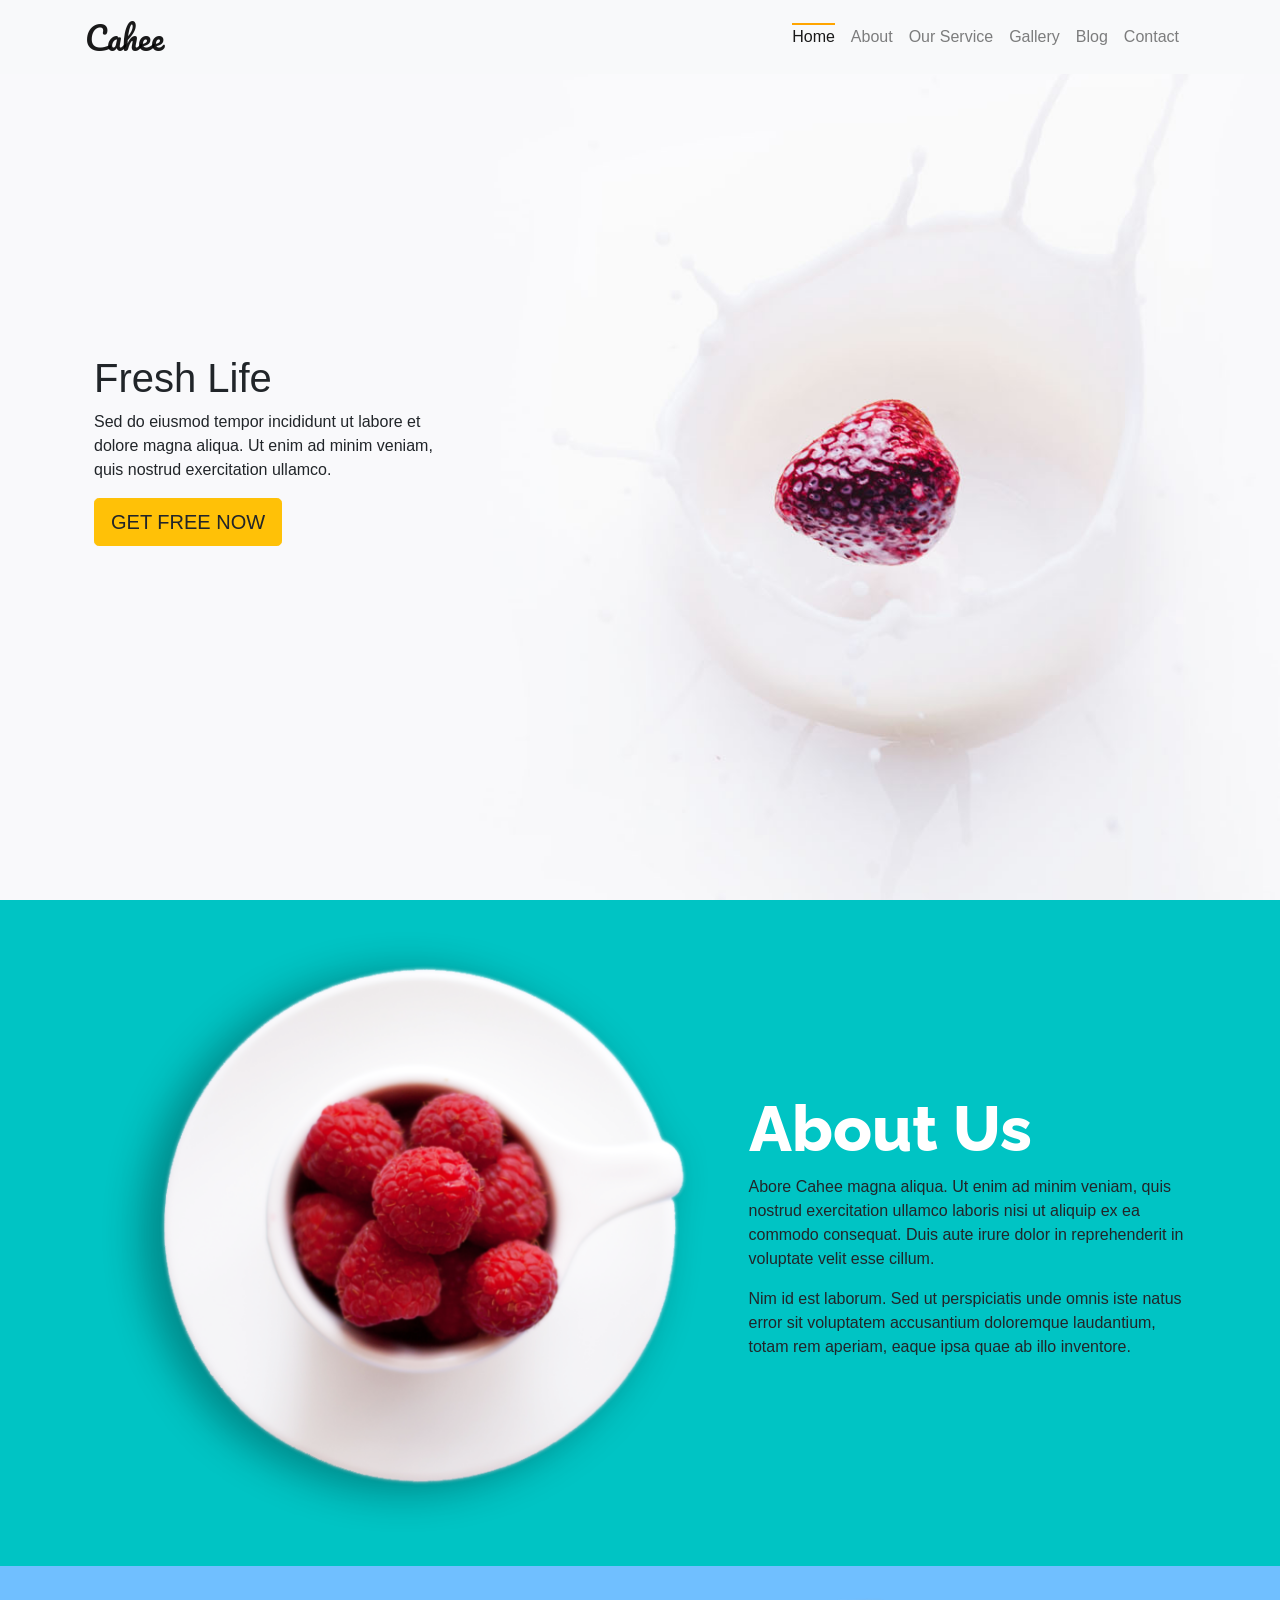
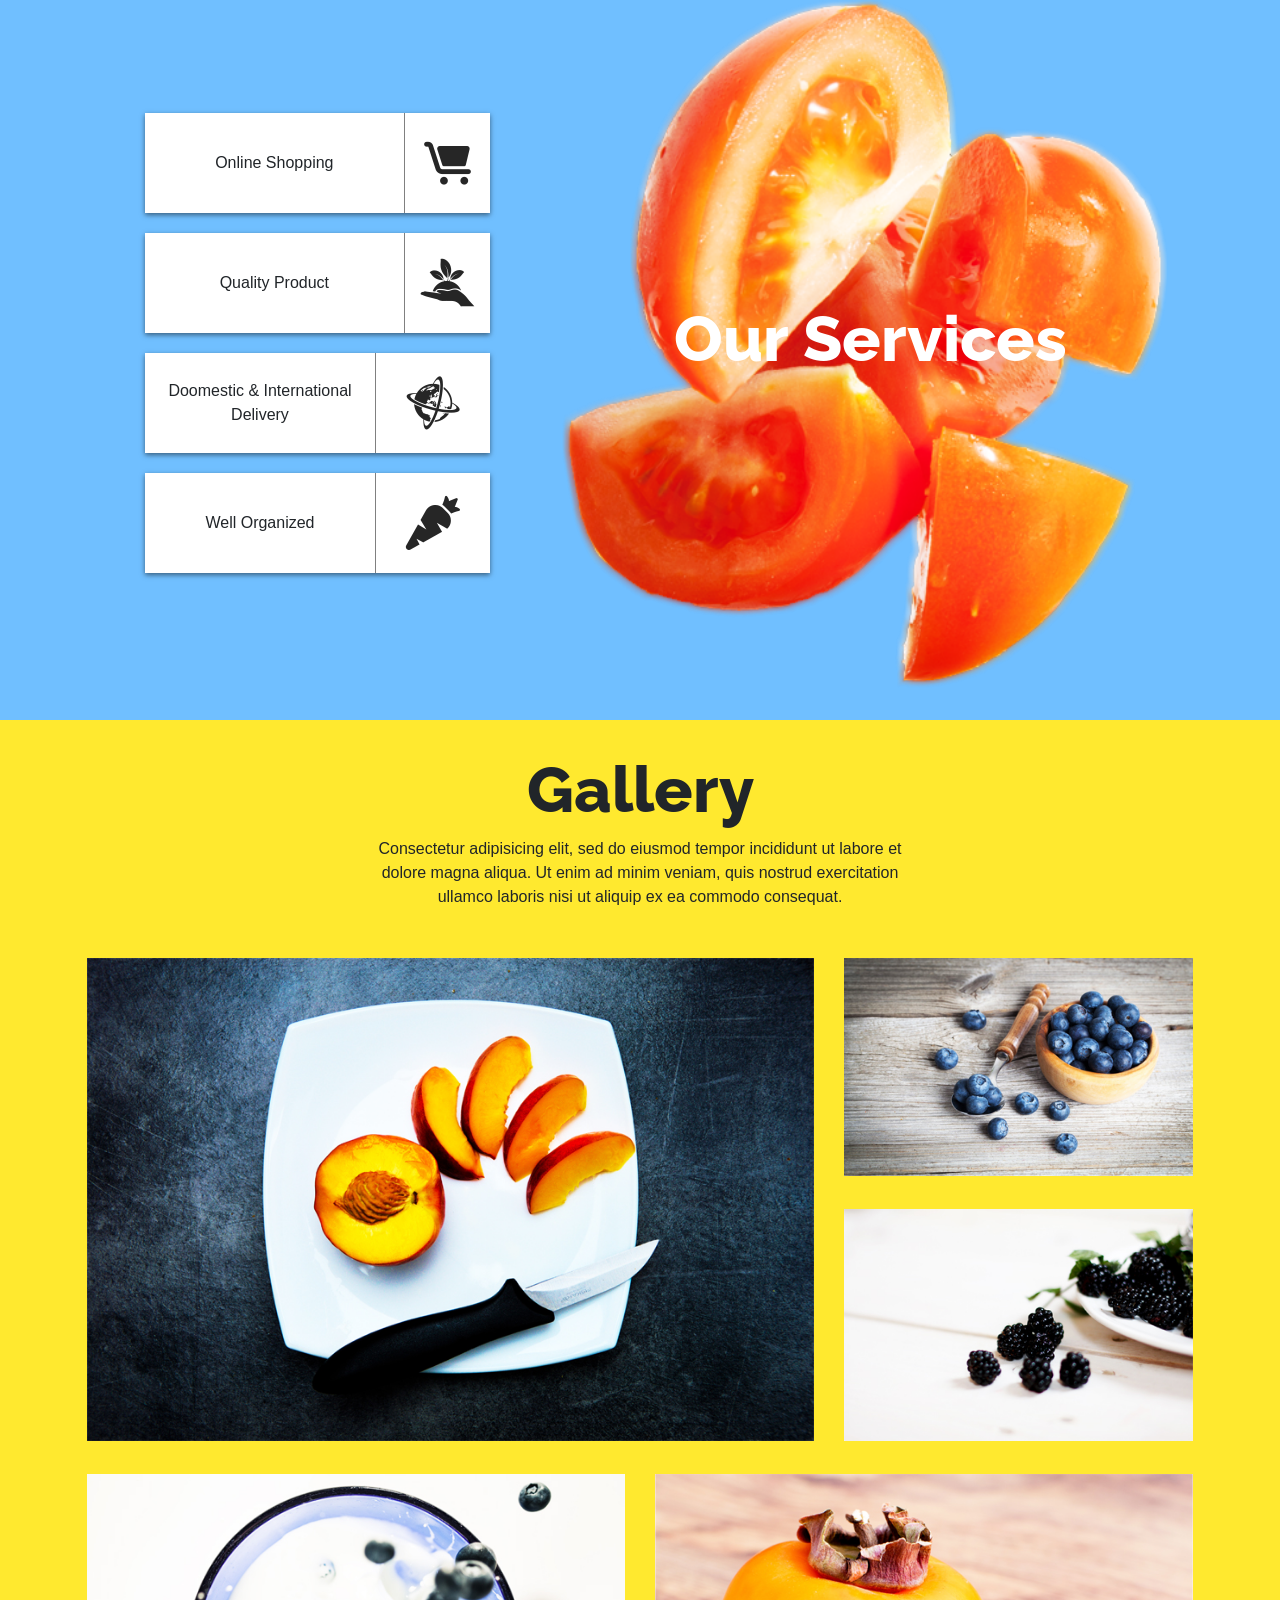
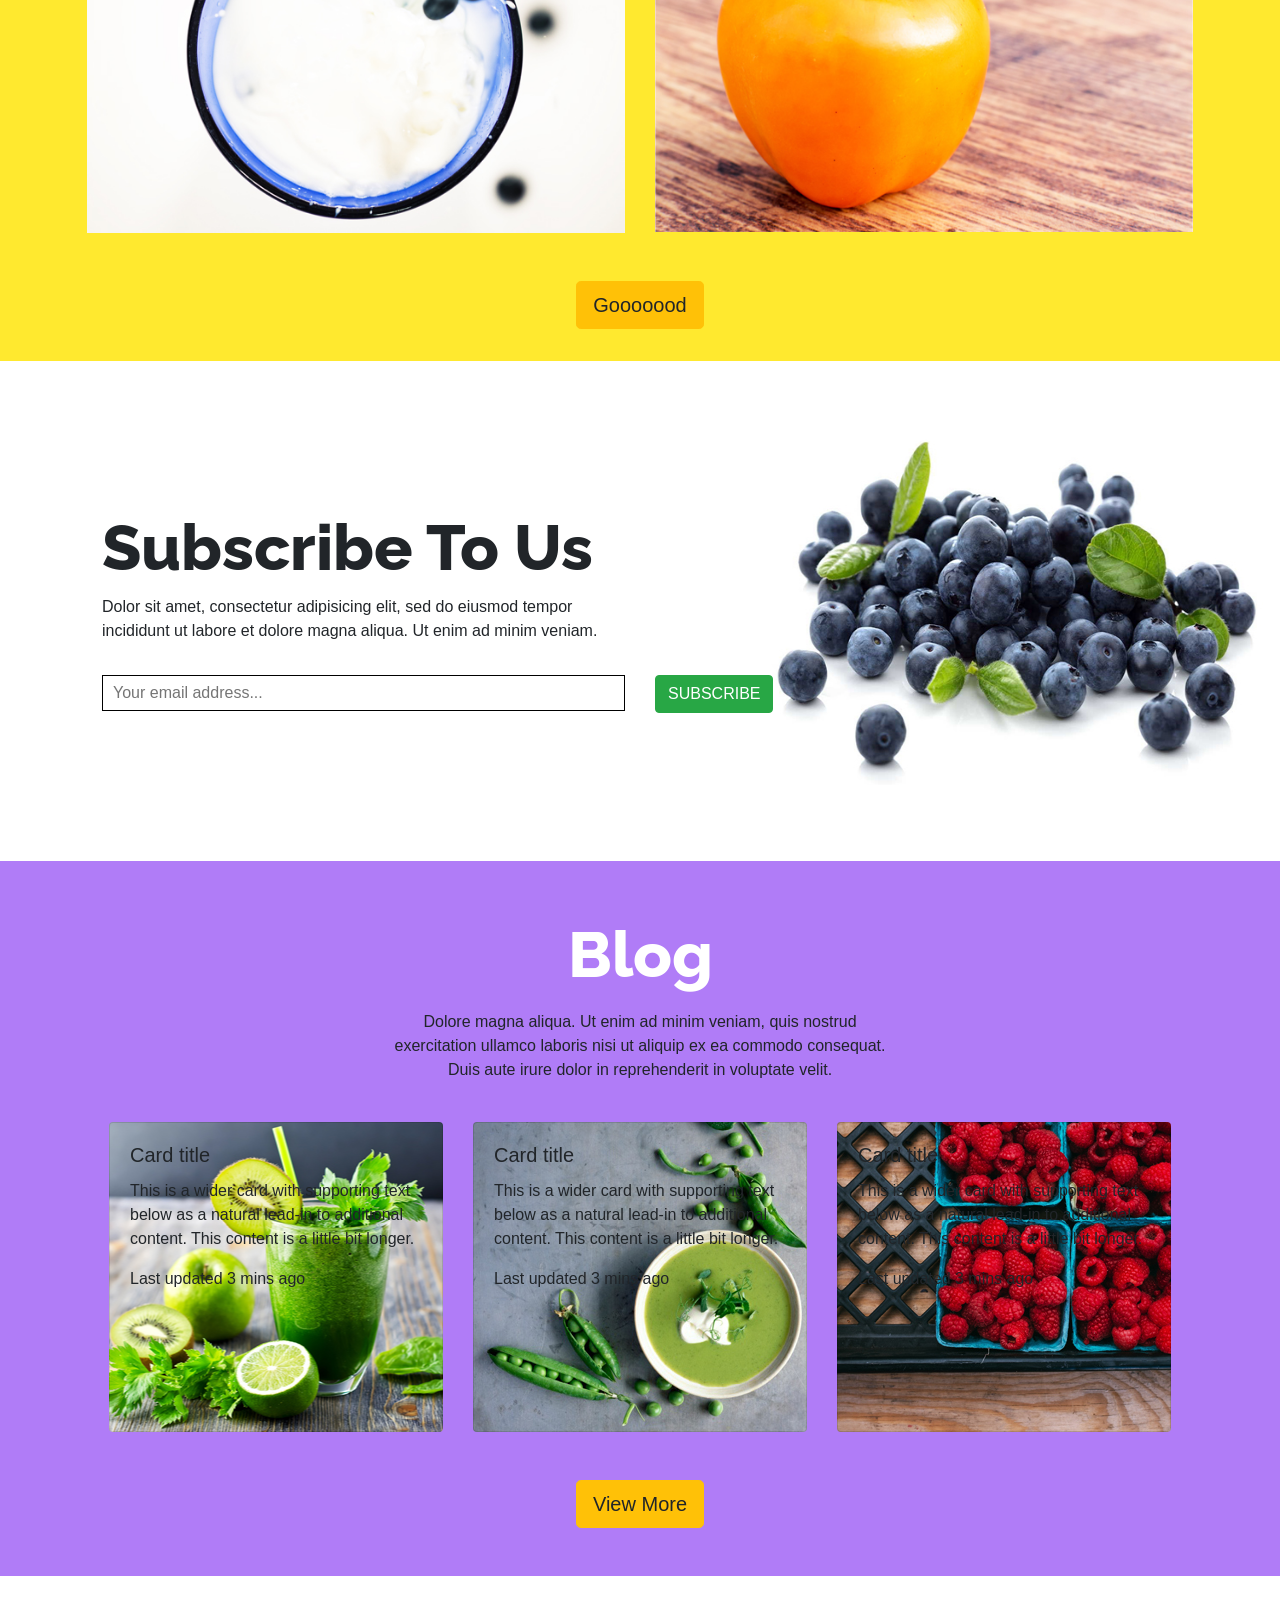
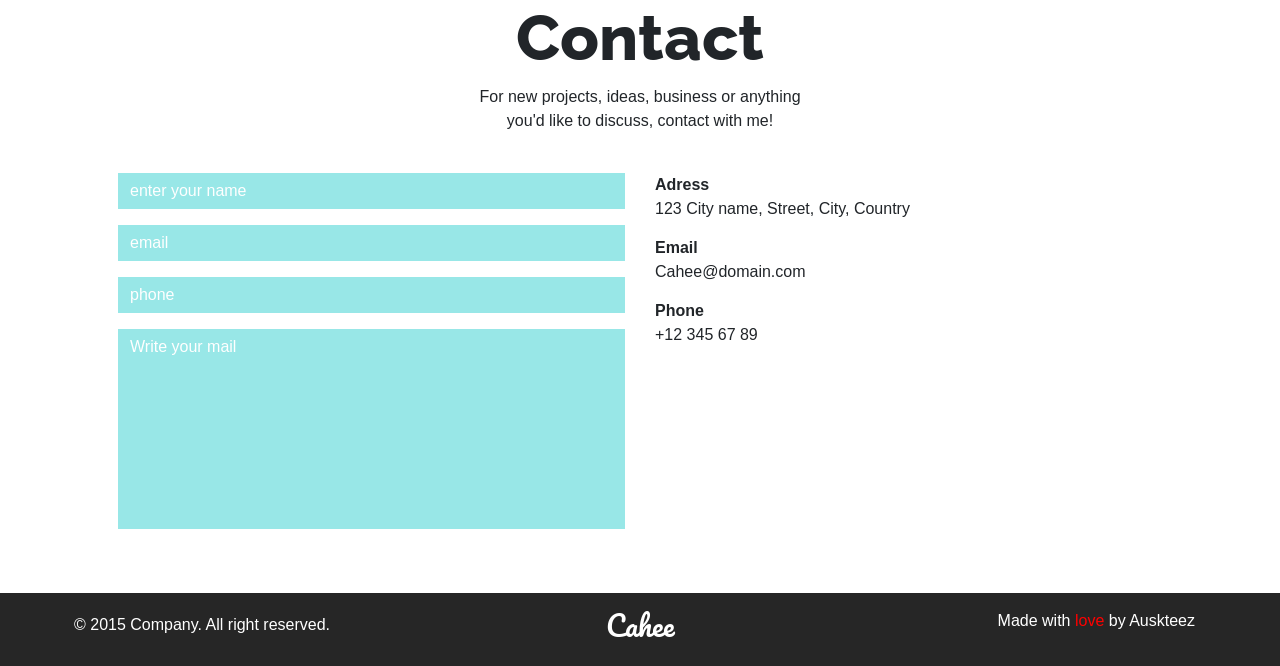
==== Index.html @ e391898f "Update Text and style" ====
<!doctype HTML>
<html>

<head>

    <link href='https://fonts.googleapis.com/css?family=Raleway' rel='stylesheet'>
    <link rel="stylesheet" type="text/css" href="//fonts.googleapis.com/css?family=Pacifico" />
    <link rel="stylesheet" href="css/css/bootstrap.css">
    <link rel="stylesheet" href="css/style.css">
    <meta name="viewport" content="width=device-width, initial-scale=1, maximum-scale=1">
</head>

<body data-spy="scroll" data-target=".navbar" data-offset="50">



    <nav class="navbar navbar-expand-lg navbar-light bg-light fixed-top ">
        <div class="container">
            <a class="navbar-brand Cahee" href="#">Cahee</a>

            <button class="navbar-toggler" type="button" data-toggle="collapse" data-target="#navbarsupportedcontent">
                <span class="navbar-toggler-icon"></span>
            </button>

            <div class="collapse navbar-collapse" id="navbarsupportedcontent">

                <ul class="navbar-nav ml-auto">
                    <li class="nav-item"> <a href="#home" class="nav-link ">Home</a> </li>
                    <li class="nav-item"> <a href="#about" class="nav-link">About</a> </li>
                    <li class="nav-item"> <a href="#ourservice" class="nav-link">Our Service</a> </li>
                    <li class="nav-item"> <a href="#gallery" class="nav-link">Gallery</a> </li>
                    <li class="nav-item"> <a href="#blog" class="nav-link">Blog</a> </li>
                    <li class="nav-item"> <a href="#form" class="nav-link">Contact</a> </li>

                </ul>

            </div>
        </div>
    </nav>
    <section id="home" class="home scrollspy">
        <div class="container p-4 h-100 d-flex align-items-center">
            <div class="row center">
                <div class="col-sm-12 col-md-5">
                    <h1>Fresh Life</h1>
                    <p>Sed do eiusmod tempor incididunt ut labore et dolore magna aliqua. Ut enim ad minim veniam, quis nostrud exercitation ullamco.</p>
                    <a class="btn btn-warning btn-lg" href="#">GET FREE NOW</a>
                </div>
            </div>
        </div>
    </section>
    <section id="about" class="about">
        <div class="container p-4 h-100 d-flex align-items-center">
            <div class="row h-100 align-items-center">
                <div class="col-sm-12 col-lg-7">

                    <img class="img-fluid leftSR" src="css/img/img2.png">

                </div>
                <div class="col-sm-12 col-lg-5">
                    <h2 class="white">About Us</h2>
                    <p>Abore Cahee magna aliqua. Ut enim ad minim veniam, quis nostrud exercitation ullamco laboris nisi ut aliquip ex ea commodo consequat. Duis aute irure dolor in reprehenderit in voluptate velit esse cillum.</p>

                    <p>Nim id est laborum. Sed ut perspiciatis unde omnis iste natus error sit voluptatem accusantium doloremque laudantium, totam rem aperiam, eaque ipsa quae ab illo inventore.</p>

                </div>
            </div>
        </div>
    </section>

    <section id="ourservice" class="ourservice">
        <div class="container p-4 h-100 ">
            <div class="row p-2 h-100 min flex-row-reverse">
                <div class="col-sm-12 col-md-7 d-flex align-items-center justify-content-center our min rightSR">
                    <h2 class="white">Our Services</h2>
                </div>
                <div class="col-sm-12 col-md-5 d-flex text-center ">

                    <ul class="mx-auto leftSR">
                        <li>

                            <div class="col-sm-8 col-lg-9">
                                Online Shopping
                            </div>

                            <div class="col-sm-4 col-lg-3 iconserv d-flex align-items-center justify-content-center">
                                <img src="css/img/icon4.png">
                            </div>

                        </li>
                        <li>
                            <div class="col-sm-8 col-lg-9">
                                Quality Product
                            </div>

                            <div class="col-sm-4 col-lg-3 iconserv d-flex align-items-center justify-content-center">
                                <img src="css/img/icon3.png">
                            </div>
                        </li>

                        <li>
                            <div class="col-sm-8 col-lg-8">
                                Doomestic & International Delivery
                            </div>
                            <div class="col-sm-4 col-lg-4 iconserv d-flex align-items-center justify-content-center">
                                <img src="css/img/icon2.png">
                            </div>
                        </li>

                        <li>
                            <div class="col-sm-8 col-lg-8">
                                Well Organized
                            </div>
                            <div class="col-sm-4 col-lg-4 iconserv d-flex align-items-center justify-content-center">
                                <img src="css/img/icon1.png" >
                            </div>
                        </li>

                    </ul>


                </div>

            </div>
        </div>
    </section>

    <section id="gallery" class="gallery">
        <div class="container p-4 ">
            <div class="row p-2 h-100 ">
                <div class="row">
                    <div class="col-sm-12 col-md-8 col-lg-6 text-center mx-auto">
                        <h2>Gallery</h2>
                        <p> Consectetur adipisicing elit, sed do eiusmod tempor incididunt ut labore et dolore magna aliqua. Ut enim ad minim veniam, quis nostrud exercitation ullamco laboris nisi ut aliquip ex ea commodo consequat. </p>

                    </div>
                </div>
                <div class="row">
                    <div class="col-sm-12 col-lg-8 text-center leftSR">

                        <img src="css/img/gal1.jpg" class="img-fluid ">



                    </div>
                    <div class="col-sm-12 col-lg-4 text-center rightSR">

                        <img src="css/img/gal2.jpg" class="img-fluid">

                        <img src="css/img/gal3.jpg" class="img-fluid">

                    </div>
                </div>
                <div class="row">
                    <div class="col-sm-12 col-lg-6 text-center leftSR">

                        <img src="css/img/gal4.jpg" class="img-fluid ">



                    </div>
                    <div class="col-sm-12 col-lg-6 text-center rightSR">

                        <img src="css/img/gal5.jpg" class="img-fluid ">

                    </div>
                </div>
                <div class="row mx-auto"><a class="btn btn-warning btn-lg mt-5">Gooooood</a></div>
            </div>
        </div>
    </section>

    <section id="subscribe" class="subscribe d-flex align-items-center rightSR">
        <div class="container p-4 ">
            <div class="row p-2">
                <div class="col-sm-12 col-md-6 ">
                    <h2>Subscribe To Us</h2>
                    <p>Dolor sit amet, consectetur adipisicing elit, sed do eiusmod tempor incididunt ut labore et dolore magna aliqua. Ut enim ad minim veniam.</p>
                </div>
            </div>
            <form>
                <div class="row p-2">
                    <div class="col-sm-12 col-md-6 ">
                        <input class="w-100 input-text form-control-sub" type="text" placeholder="Your email address..." required="">
                    </div>
                    <div class="col-sm-12 col-md-6 ">
                        <input class="btn btn-success" type="submit" value="SUBSCRIBE">
                    </div>
                </div>
            </form>
        </div>
    </section>

    <section id="blog" class="blog">
        <div class="container p-4">
            <div class="row">
                <div class="col-sm-12 col-lg-6 text-center mx-auto p-4">
                    <h2 class="p-2 white">Blog </h2>
                    <p>Dolore magna aliqua. Ut enim ad minim veniam, quis nostrud exercitation ullamco laboris nisi ut aliquip ex ea commodo consequat. Duis aute irure dolor in reprehenderit in voluptate velit.</p>
                </div>
                <div class="card-deck col-sm-12 col-lg-12 d-flex justify-content-between mx-auto ">
                    <div class="card card-img1 leftSR">

                        <div class="card-img-overlay">
                            <h5 class="card-title">Card title</h5>
                            <p class="card-text">This is a wider card with supporting text below as a natural lead-in to additional content. This content is a little bit longer.</p>
                            <p class="card-text">Last updated 3 mins ago</p>
                        </div>
                    </div>

                    <div class="card card-img2">

                        <div class="card-img-overlay">
                            <h5 class="card-title">Card title</h5>
                            <p class="card-text">This is a wider card with supporting text below as a natural lead-in to additional content. This content is a little bit longer.</p>
                            <p class="card-text">Last updated 3 mins ago</p>
                        </div>
                    </div>

                    <div class="card card-img3 rightSR">

                        <div class="card-img-overlay">
                            <h5 class="card-title">Card title</h5>
                            <p class="card-text">This is a wider card with supporting text below as a natural lead-in to additional content. This content is a little bit longer.</p>
                            <p class="card-text">Last updated 3 mins ago</p>
                        </div>
                    </div>

                </div>
                <div class="row p-4 mx-auto">

                    <a class="btn btn-warning btn-lg mt-4" href="#">View More</a>

                </div>
            </div>

        </div>
    </section>

    <section id="form" class="form">
        <div class="container p-4 ">

            <div class="row h-100 flex-column align-items-center">
                <div class="col-sm-12 col-md-6 col-lg-4 text-center ">
                    <h2>Contact</h2>
                    <p>For new projects, ideas, business or anything you'd like to discuss, contact with me!</p>

                </div>
            </div>
            <div class="row p-4">
                <div class="col-sm-12 col-md-6">
                    <form class="leftSR">
                        <div class="form-group">

                            <input type="text" class="form-control" id="exampleInputEmail1" placeholder="enter your name">

                        </div>
                        <div class="form-group">

                            <input type="text" class="form-control" id="exampleInputPassword1" placeholder="email">
                        </div>
                        <div class="form-group">

                            <input type="text" class="form-control" id="exampleInputPassword1" placeholder="phone">
                        </div>
                        <div class="form-group">

                            <textarea class="form-control" name="text email" id="temail" placeholder="Write your mail"></textarea>
                        </div>
                    </form>
                </div>
                <div class="col-sm-12 col-md-6">
                    <ul class="list-group rightSR">
                        <li class="list-group-item"><strong>Adress</strong>
                            <p class="w-100">123 City name, Street, City, Country</p>
                        </li>
                        <li class="list-group-item"><strong>Email</strong>
                            <p class="w-100">Cahee@domain.com</p>
                        </li>
                        <li class="list-group-item"><strong>Phone</strong>
                            <p class="w-100">+12 345 67 89</p>
                        </li>

                    </ul>
                </div>
            </div>

        </div>
    </section>
    <footer>
        <div class="container">
            <div class="row">
                <div class="col-sm-12 col-md-4 col-lg-4 text-left p-1">
                    © 2015 Company. All right reserved.
                </div>
                <div class="col-sm-12 col-md-4 col-lg-4 text-center Cahee">
                    <h3>Cahee</h3>
                </div>
                <div class="col-sm-12 col-md-4 col-lg-4 text-right">
                    Made with <span class="love">love</span> by Auskteez
                </div>
            </div>
        </div>
    </footer>





    <script src="js/jquery.min.js"></script>

    <script src="js/bootstrap.min.js"></script>

    <script src="js/scroll.js"></script>

    <script src="js/scrollreveal.min.js"></script>

    <script>
        window.sr = ScrollReveal({
            reset: false
        });
        sr.reveal('.navbar', {
            duration: 2000,
            origin: 'top',
            opacity: 0,
            scale: 1,
            mobile: false
        });
        sr.reveal('.leftSR', {
            duration: 2000,
            distance: '50px',
            delay: 100,
            origin: 'left',
            mobile: false
        });
        sr.reveal('.rightSR', {
            duration: 2000,
            origin: 'right',
            delay: 100,
            distance: '50px',
            mobile: false
        });

    </script>

</body>

</html>
---- css/style.css ----
.navbar {
  background-color: white; }

.navbar-brand {
  font-size: 2rem; }

.nav-item {
  margin: 0px 0.5rem 0px 0.5rem; }

.nav-link {
  padding-right: 0px;
  padding-left: 0px; }
  .nav-link:hover {
    border-top: 2px solid orange;
    margin-top: -2px; }

.nav-link.active {
  border-top: 2px solid orange;
  margin-top: -2px; }

.Cahee {
  font-family: Pacifico; }

h2 {
  font-family: Raleway;
  font-size: 4rem;
  font-weight: 800; }

.white {
  color: white; }

.home {
  background-color: black;
  background: url("../css/img/img.jpg") no-repeat;
  background-size: cover;
  height: 100vh; }

.about {
  background-color: #00c4c4; }

.ourservice {
  background-color: #70bfff; }
  .ourservice .our {
    background: url("../css/img/img3.png") no-repeat 35%;
    background-size: contain; }
  .ourservice .min {
    min-height: 690px; }
  .ourservice ul {
    width: 80%;
    margin-top: auto;
    margin-bottom: auto;
    padding-left: 0px;
    list-style: none; }
    .ourservice ul li {
      display: flex;
      align-items: center;
      justify-content: center;
      margin: 20px;
      margin-left: auto;
      margin-right: auto;
      width: 100%;
      height: 100px;
      background-color: #fff;
      box-shadow: 0 2px 5px rgba(0, 0, 0, 0.5); }

.iconserv {
  min-height: 100%;
  border-left: 1px solid gray; }

.gallery {
  background-color: #ffe92f; }

.subscribe {
  min-height: 500px;
  background: url("../css/img/img4.jpg") no-repeat;
  background-size: 100% 100%; }
  .subscribe .form-control-sub {
    padding: 5px;
    border: 1px solid black; }
    .subscribe .form-control-sub::placeholder {
      padding: 5px; }

.card {
  height: 310px;
  width: 100%; }

.card-img1 {
  background: url("../css/img/blog1.jpg") no-repeat center;
  background-size: auto; }

.card-img2 {
  background: url("../css/img/blog2.jpg") no-repeat 75% 95%;
  background-size: auto; }

.card-img3 {
  background: url("../css/img/blog3.jpg") no-repeat center;
  background-size: auto; }

.blog {
  background-color: #b07cf7; }

.form {
  background: url("../css/img/img5.jpg") no-repeat fixed;
  background-size: cover; }

footer {
  background-color: #262626;
  color: white;
  padding: 1rem; }

.list-group-item {
  border: none;
  background: none;
  height: auto;
  padding: 0; }

.form-control {
  border-radius: 0;
  background-color: green;
  border: none;
  background-color: #00c4c4;
  resize: none;
  opacity: 0.4; }
  .form-control::placeholder {
    color: white; }
  .form-control:hover {
    opacity: 0.7; }
  .form-control:focus {
    opacity: 1;
    background-color: #00c4c4;
    border: none;
    border-left: 5px solid #355b82;
    color: white;
    outline: 0;
    box-shadow: none; }

.love {
  color: red; }

textarea {
  height: 200px; }

.gallery img {
  margin: 33px 0 0 0; }

@media only screen and (max-width: 600px) {
  .subscribe {
    background-position: 65%;
    background-size: initial; }
    .subscribe .btn {
      margin-top: 15px; }
  .text-left,
  .text-right {
    text-align: center !important; }
  .navbar-nav {
    margin-top: 10px; }
  .iconserv {
    width: 35%; }
  .ourservice h2 {
    text-align: center; }
  .ourservice .min {
    min-height: 450px; }
  .ourservice ul {
    width: 100%; }
    .ourservice ul li {
      width: 100%;
      height: 80px; } }

/*# sourceMappingURL=[data-uri] */
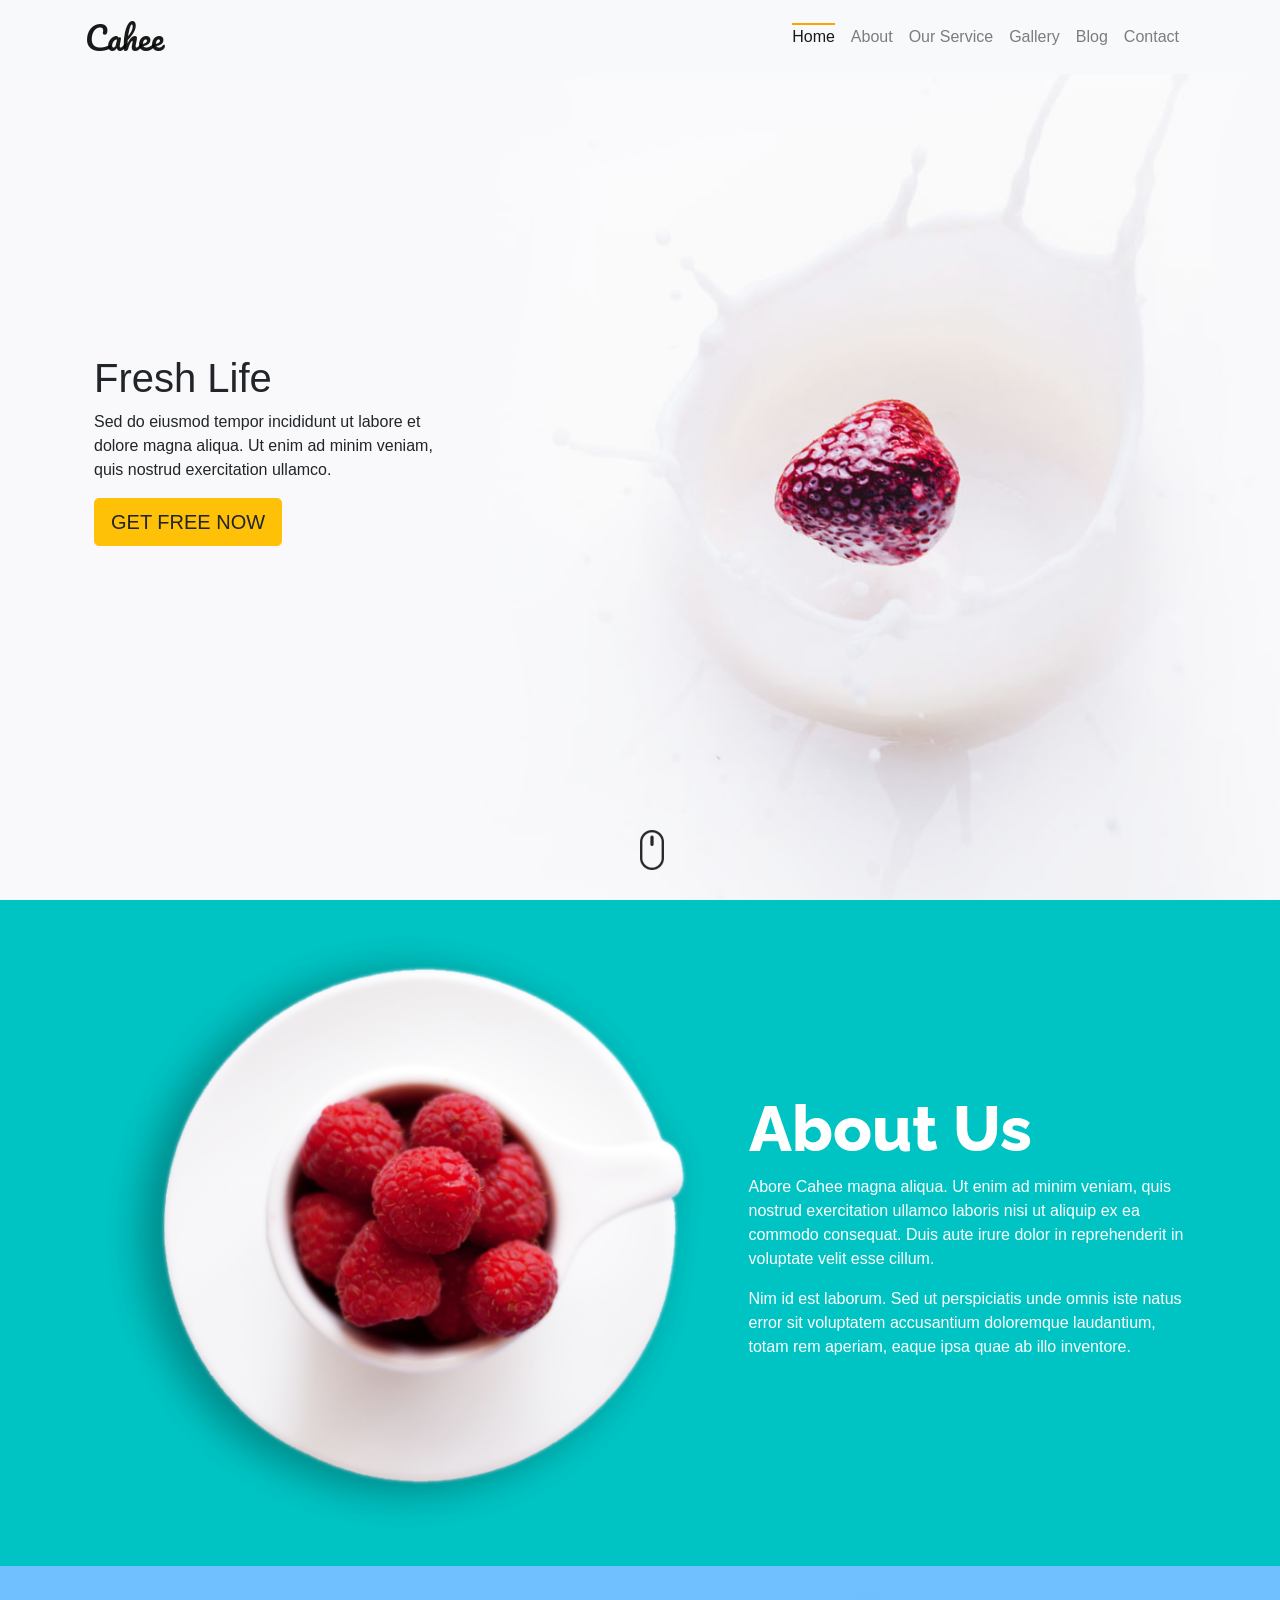
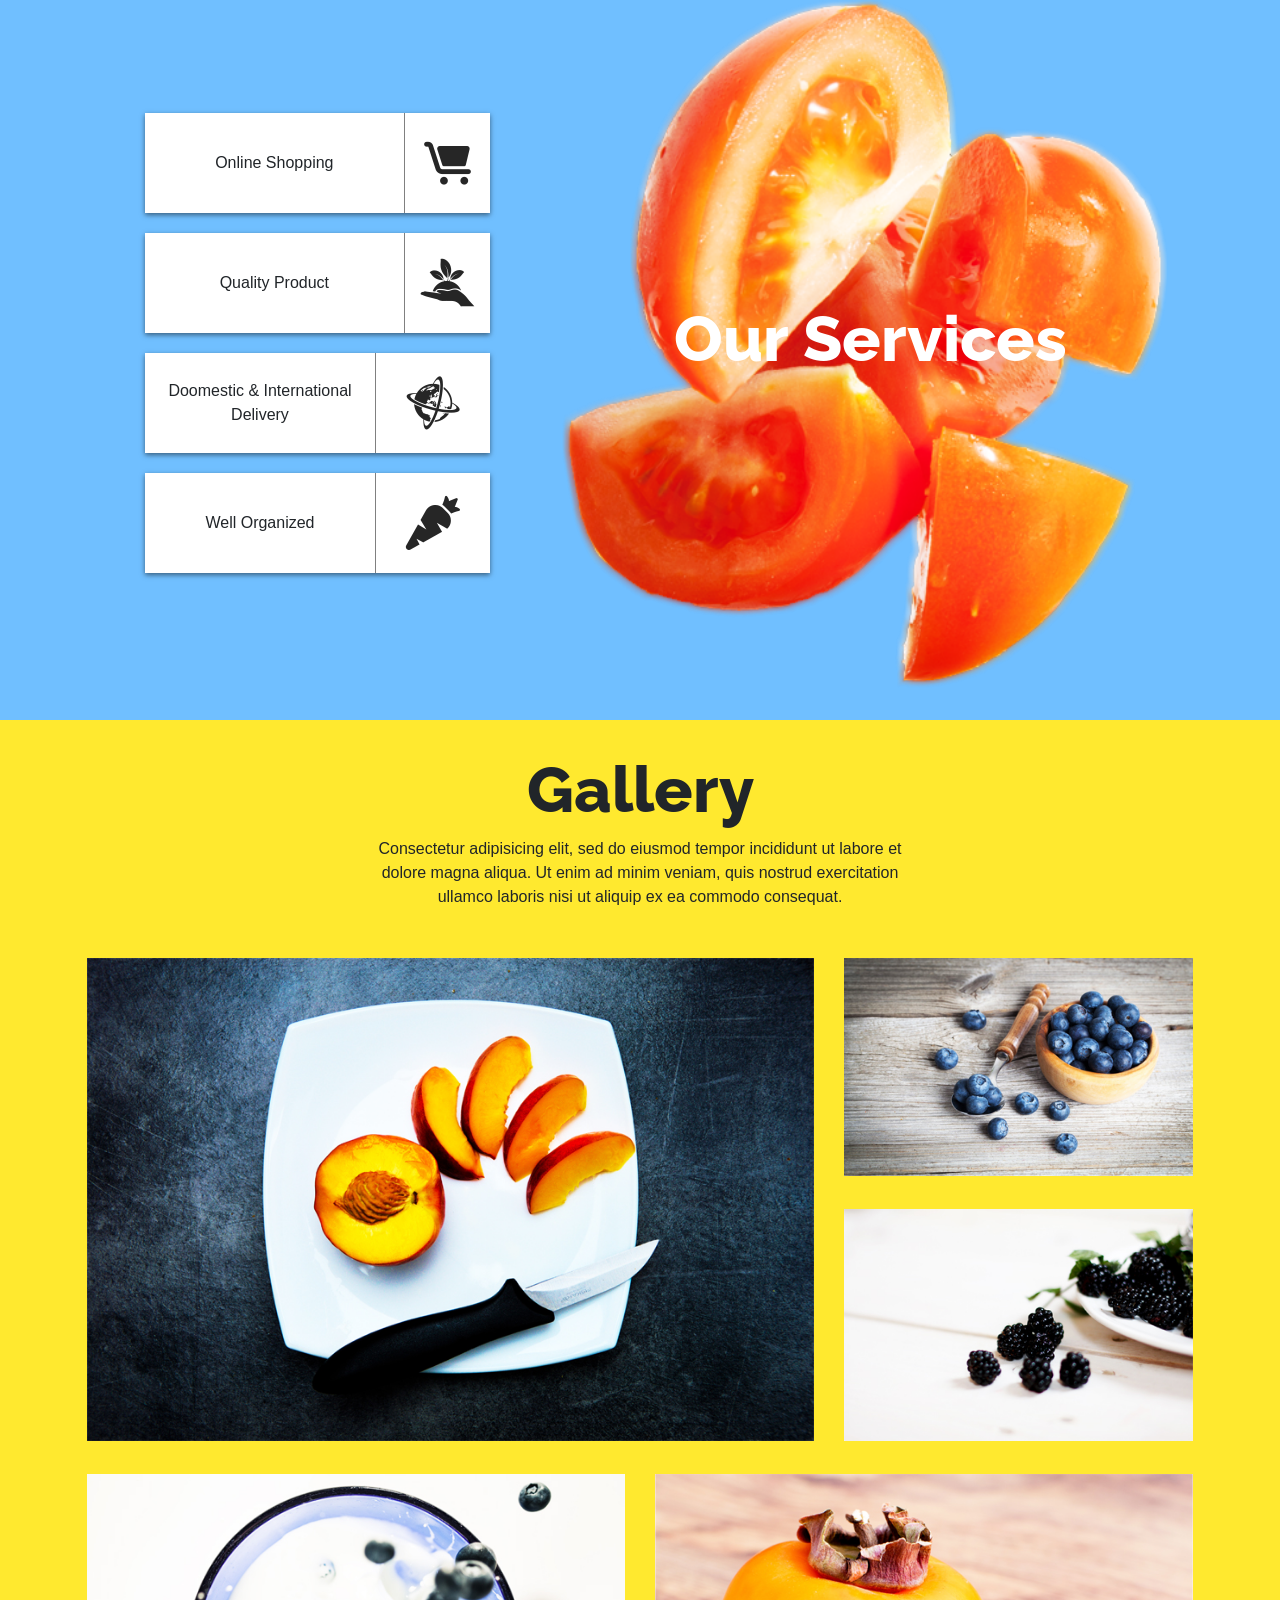
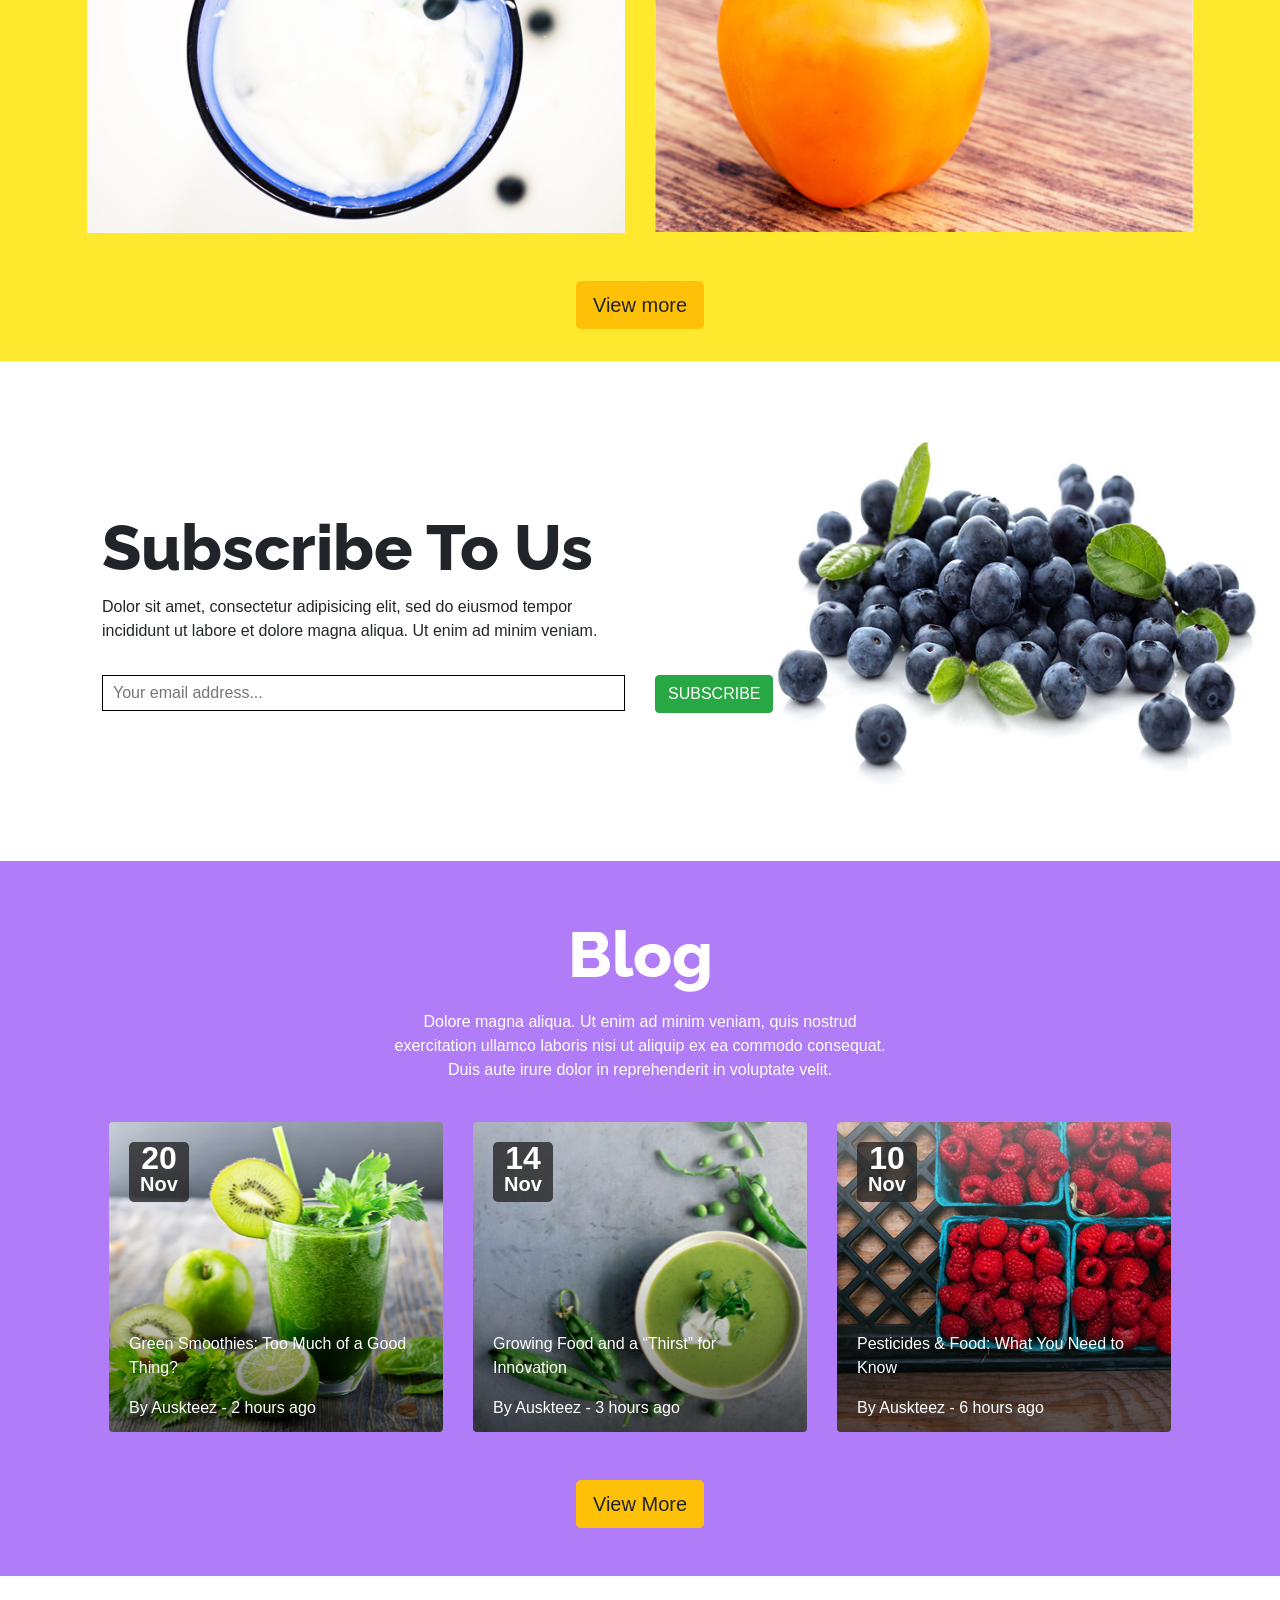
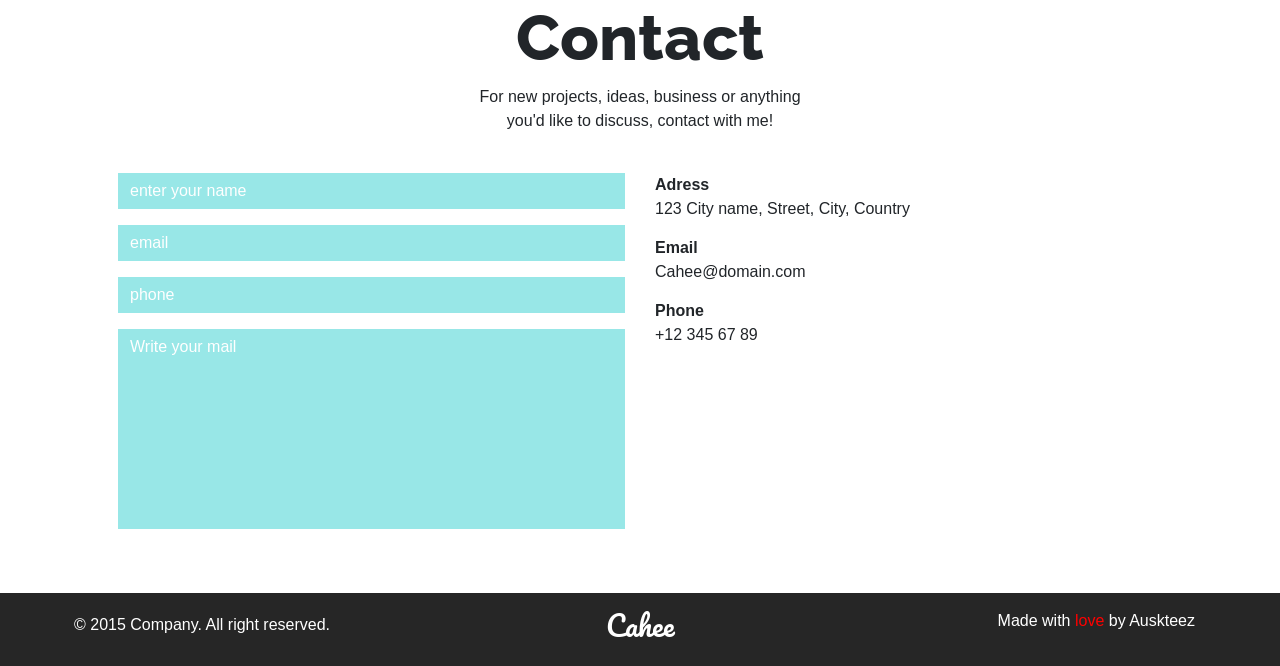
==== commit 957adbe5: "Add animated mouse in home" ====
--- a/Index.html
+++ b/Index.html
@@ -45,6 +45,9 @@
                     <p>Sed do eiusmod tempor incididunt ut labore et dolore magna aliqua. Ut enim ad minim veniam, quis nostrud exercitation ullamco.</p>
                     <a class="btn btn-warning btn-lg" href="#">GET FREE NOW</a>
                 </div>
+                
+                    <img src="css/img/scroll.png" class="mouse d-none d-md-block">
+                
             </div>
         </div>
     </section>
@@ -58,9 +61,9 @@
                 </div>
                 <div class="col-sm-12 col-lg-5">
                     <h2 class="white">About Us</h2>
-                    <p>Abore Cahee magna aliqua. Ut enim ad minim veniam, quis nostrud exercitation ullamco laboris nisi ut aliquip ex ea commodo consequat. Duis aute irure dolor in reprehenderit in voluptate velit esse cillum.</p>
-
-                    <p>Nim id est laborum. Sed ut perspiciatis unde omnis iste natus error sit voluptatem accusantium doloremque laudantium, totam rem aperiam, eaque ipsa quae ab illo inventore.</p>
+                    <p class="white">Abore Cahee magna aliqua. Ut enim ad minim veniam, quis nostrud exercitation ullamco laboris nisi ut aliquip ex ea commodo consequat. Duis aute irure dolor in reprehenderit in voluptate velit esse cillum.</p>
+
+                    <p class="white">Nim id est laborum. Sed ut perspiciatis unde omnis iste natus error sit voluptatem accusantium doloremque laudantium, totam rem aperiam, eaque ipsa quae ab illo inventore.</p>
 
                 </div>
             </div>
@@ -111,7 +114,7 @@
                                 Well Organized
                             </div>
                             <div class="col-sm-4 col-lg-4 iconserv d-flex align-items-center justify-content-center">
-                                <img src="css/img/icon1.png" >
+                                <img src="css/img/icon1.png">
                             </div>
                         </li>
 
@@ -164,7 +167,7 @@
 
                     </div>
                 </div>
-                <div class="row mx-auto"><a class="btn btn-warning btn-lg mt-5">Gooooood</a></div>
+                <div class="row mx-auto"><a class="btn btn-warning btn-lg mt-5">View more</a></div>
             </div>
         </div>
     </section>
@@ -195,33 +198,39 @@
             <div class="row">
                 <div class="col-sm-12 col-lg-6 text-center mx-auto p-4">
                     <h2 class="p-2 white">Blog </h2>
-                    <p>Dolore magna aliqua. Ut enim ad minim veniam, quis nostrud exercitation ullamco laboris nisi ut aliquip ex ea commodo consequat. Duis aute irure dolor in reprehenderit in voluptate velit.</p>
+                    <p class="white">Dolore magna aliqua. Ut enim ad minim veniam, quis nostrud exercitation ullamco laboris nisi ut aliquip ex ea commodo consequat. Duis aute irure dolor in reprehenderit in voluptate velit.</p>
                 </div>
                 <div class="card-deck col-sm-12 col-lg-12 d-flex justify-content-between mx-auto ">
                     <div class="card card-img1 leftSR">
 
                         <div class="card-img-overlay">
-                            <h5 class="card-title">Card title</h5>
-                            <p class="card-text">This is a wider card with supporting text below as a natural lead-in to additional content. This content is a little bit longer.</p>
-                            <p class="card-text">Last updated 3 mins ago</p>
+                            <p class="card-title"><span class="number">20</span> Nov</p>
+                            <div class="card-text-box">
+                                <p class="card-text">Green Smoothies: Too Much of a Good Thing?</p>
+                                <p class="card-text">By Auskteez - 2 hours ago</p>
+                            </div>
                         </div>
                     </div>
 
                     <div class="card card-img2">
 
                         <div class="card-img-overlay">
-                            <h5 class="card-title">Card title</h5>
-                            <p class="card-text">This is a wider card with supporting text below as a natural lead-in to additional content. This content is a little bit longer.</p>
-                            <p class="card-text">Last updated 3 mins ago</p>
+                            <p class="card-title"><span class="number">14</span> Nov</p>
+                            <div class="card-text-box">
+                                <p class="card-text">Growing Food and a “Thirst” for Innovation</p>
+                                <p class="card-text">By Auskteez - 3 hours ago</p>
+                            </div>
                         </div>
                     </div>
 
                     <div class="card card-img3 rightSR">
 
                         <div class="card-img-overlay">
-                            <h5 class="card-title">Card title</h5>
-                            <p class="card-text">This is a wider card with supporting text below as a natural lead-in to additional content. This content is a little bit longer.</p>
-                            <p class="card-text">Last updated 3 mins ago</p>
+                            <p class="card-title"><span class="number">10</span> Nov</p>
+                            <div class="card-text-box">
+                                <p class="card-text">Pesticides & Food: What You Need to Know</p>
+                                <p class="card-text">By Auskteez - 6 hours ago</p>
+                            </div>
                         </div>
                     </div>
 
--- a/css/style.css
+++ b/css/style.css
@@ -17,6 +17,18 @@
 .nav-link.active {
   border-top: 2px solid orange;
   margin-top: -2px; }
+
+.mouse {
+  position: absolute;
+  left: 50%;
+  bottom: 30px;
+  animation: mouse 2s infinite; }
+
+@keyframes mouse {
+  0%, 100% {
+    transform: translate(0, 0); }
+  50% {
+    transform: translate(0, -50px); } }
 
 .Cahee {
   font-family: Pacifico; }
@@ -84,16 +96,41 @@
   height: 310px;
   width: 100%; }
 
+.card-title {
+  width: 60px;
+  height: 60px;
+  color: white;
+  line-height: 1;
+  font-size: 1.25rem;
+  font-weight: 800;
+  border-radius: 5px;
+  background-color: rgba(38, 38, 38, 0.8);
+  text-align: center; }
+
+.number {
+  font-size: 2rem; }
+
+.card-text-box {
+  margin-top: 130px;
+  color: white;
+  font-weight: 500; }
+
 .card-img1 {
-  background: url("../css/img/blog1.jpg") no-repeat center;
+  border: none;
+  background: url("../css/img/blog1.jpg") no-repeat center, linear-gradient(to top, rgba(0, 0, 0, 0.6), rgba(255, 255, 255, 0.4));
+  background-blend-mode: overlay;
   background-size: auto; }
 
 .card-img2 {
-  background: url("../css/img/blog2.jpg") no-repeat 75% 95%;
+  border: none;
+  background: url("../css/img/blog2.jpg") no-repeat 75% 95%, linear-gradient(to top, rgba(0, 0, 0, 0.6), rgba(255, 255, 255, 0.4));
+  background-blend-mode: overlay;
   background-size: auto; }
 
 .card-img3 {
-  background: url("../css/img/blog3.jpg") no-repeat center;
+  border: none;
+  background: url("../css/img/blog3.jpg") no-repeat center, linear-gradient(to top, rgba(0, 0, 0, 0.6), rgba(255, 255, 255, 0.4));
+  background-blend-mode: overlay;
   background-size: auto; }
 
 .blog {
@@ -166,4 +203,4 @@
       width: 100%;
       height: 80px; } }
 
-/*# sourceMappingURL=[data-uri] */
+/*# sourceMappingURL=[data-uri] */
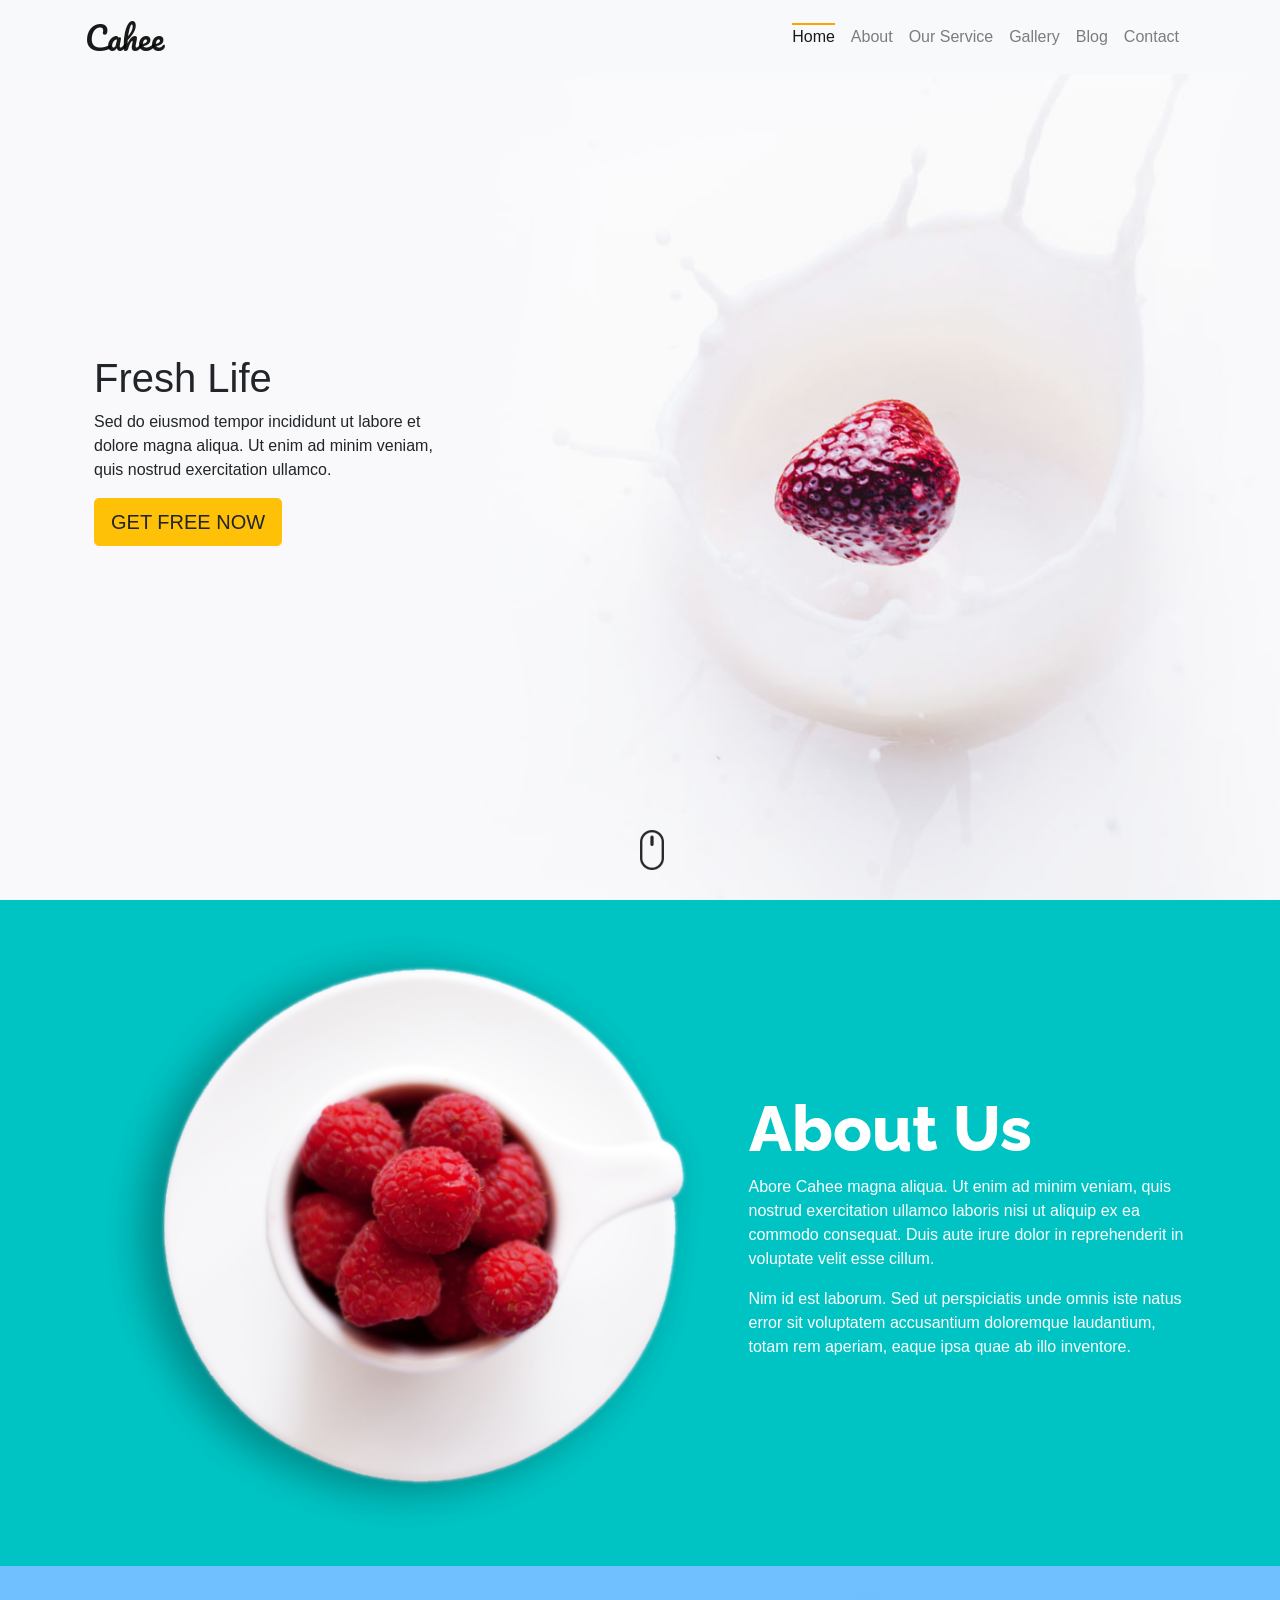
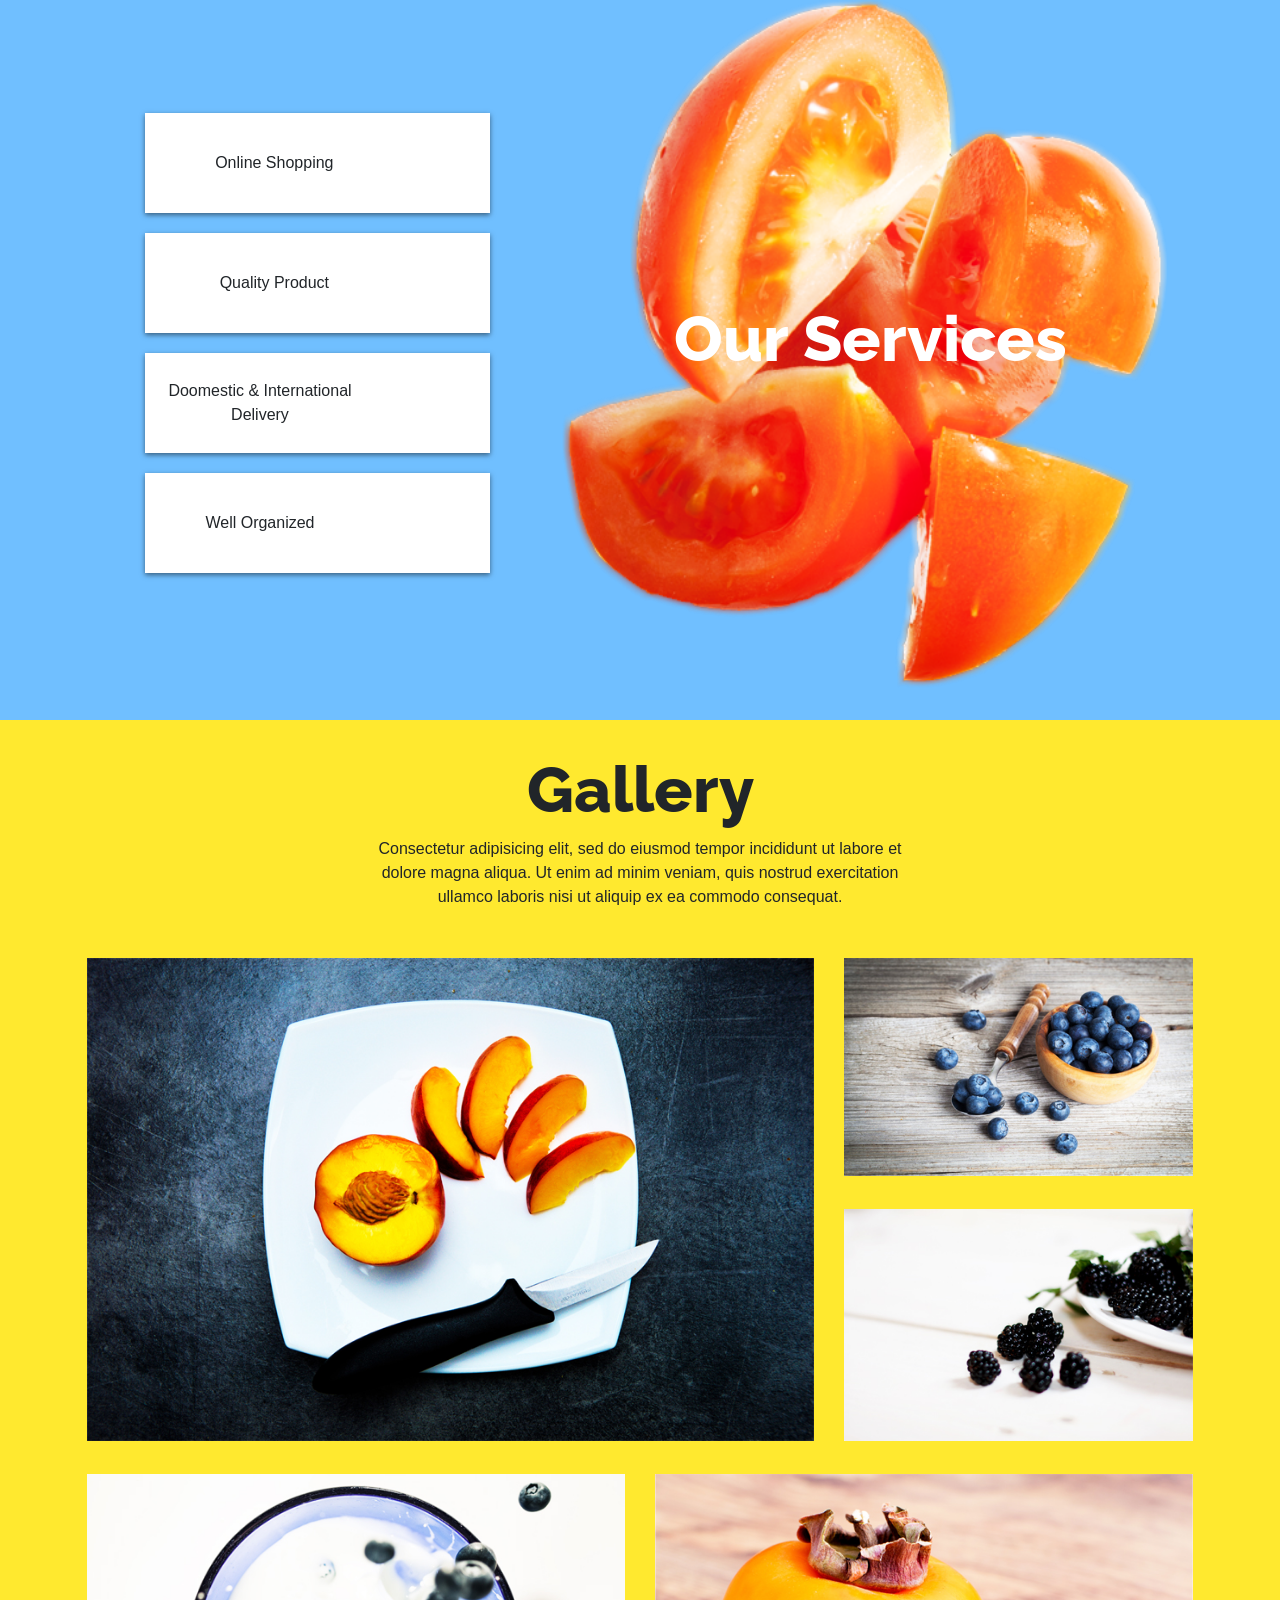
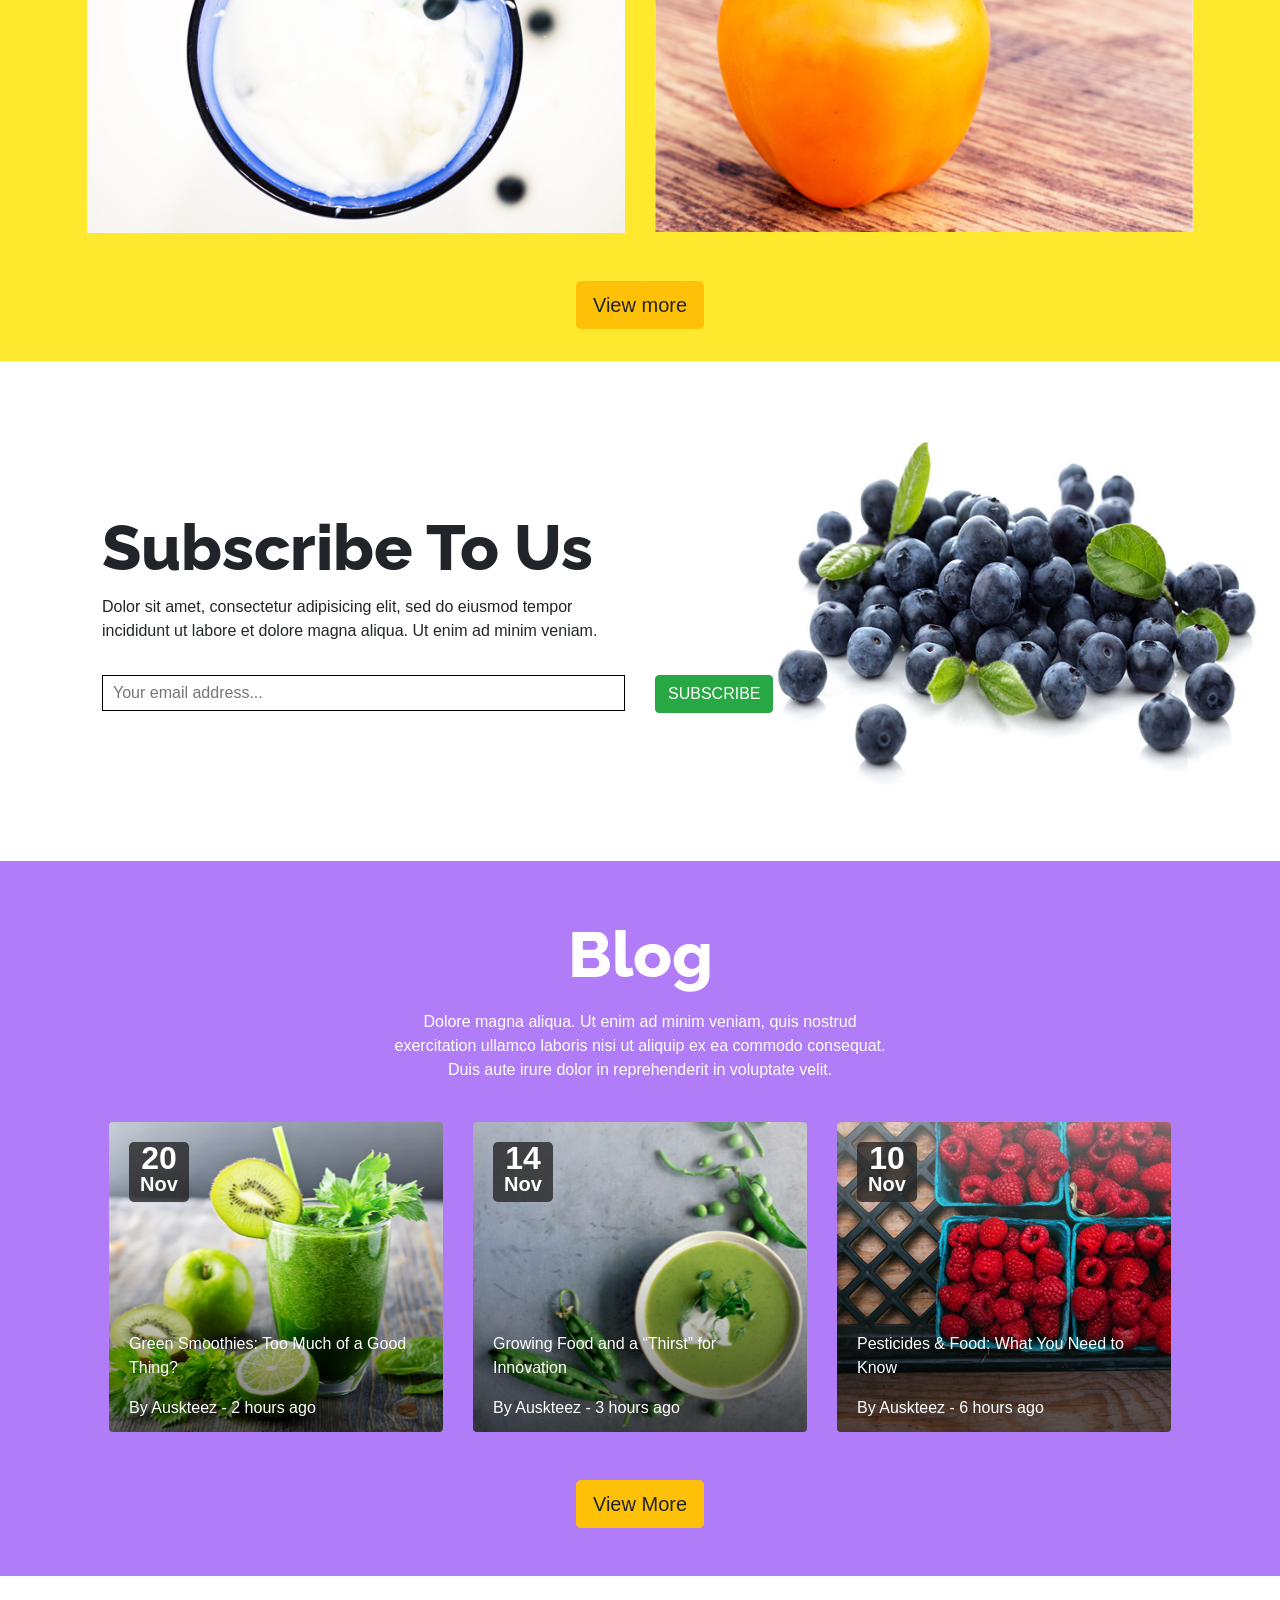
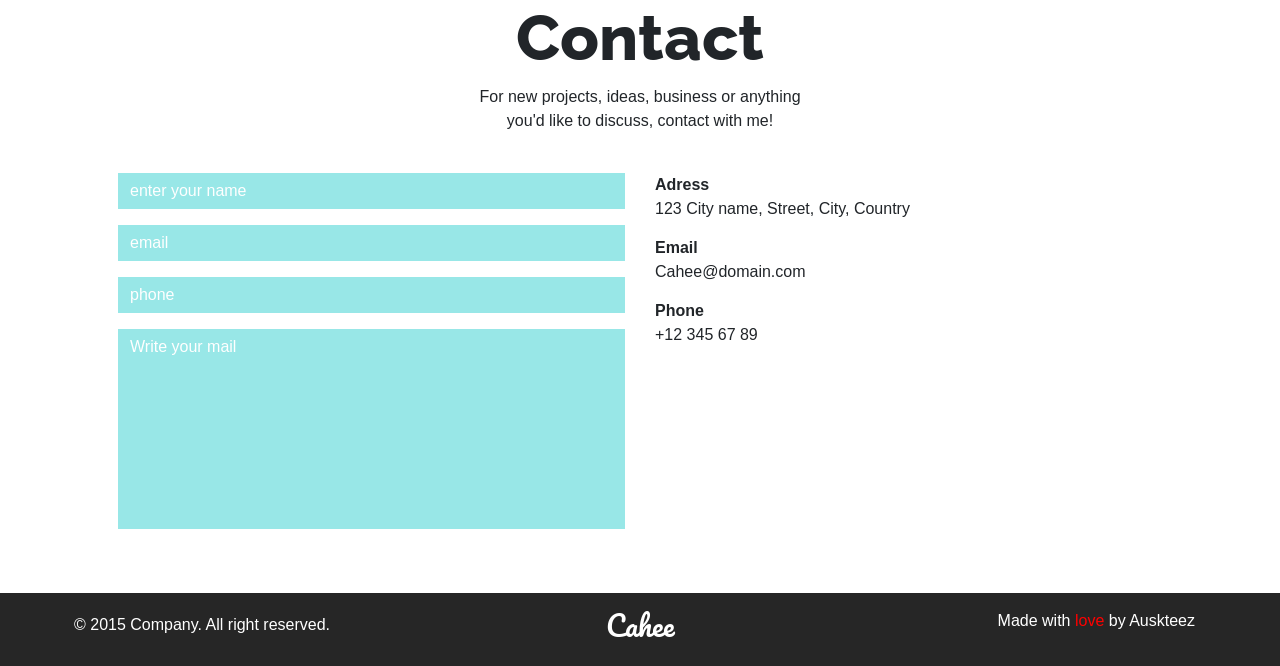
==== commit a5002045: "Add animation list our service" ====
--- a/Index.html
+++ b/Index.html
@@ -79,7 +79,7 @@
                 <div class="col-sm-12 col-md-5 d-flex text-center ">
 
                     <ul class="mx-auto leftSR">
-                        <li>
+                        <li class="icon-animation">
 
                             <div class="col-sm-8 col-lg-9">
                                 Online Shopping
@@ -348,7 +348,6 @@
             distance: '50px',
             mobile: false
         });
-
     </script>
 
 </body>
--- a/css/style.css
+++ b/css/style.css
@@ -25,7 +25,8 @@
   animation: mouse 2s infinite; }
 
 @keyframes mouse {
-  0%, 100% {
+  0%,
+  100% {
     transform: translate(0, 0); }
   50% {
     transform: translate(0, -50px); } }
@@ -75,6 +76,13 @@
       background-color: #fff;
       box-shadow: 0 2px 5px rgba(0, 0, 0, 0.5); }
 
+@keyframes iconani {
+  0% {
+    transform: translate(40px, 0); }
+  100% {
+    transform: translate(0, 0);
+    opacity: 1; } }
+
 .iconserv {
   min-height: 100%;
   border-left: 1px solid gray; }
@@ -179,6 +187,13 @@
 
 .gallery img {
   margin: 33px 0 0 0; }
+
+@media only screen and (min-width: 960px) {
+  .ourservice li div:nth-child(2) {
+    opacity: 0; }
+  .ourservice li:hover div:nth-child(2) {
+    animation: iconani 2s 1;
+    animation-fill-mode: forwards; } }
 
 @media only screen and (max-width: 600px) {
   .subscribe {
@@ -203,4 +218,4 @@
       width: 100%;
       height: 80px; } }
 
-/*# sourceMappingURL=[data-uri] */
+/*# sourceMappingURL=[data-uri] */
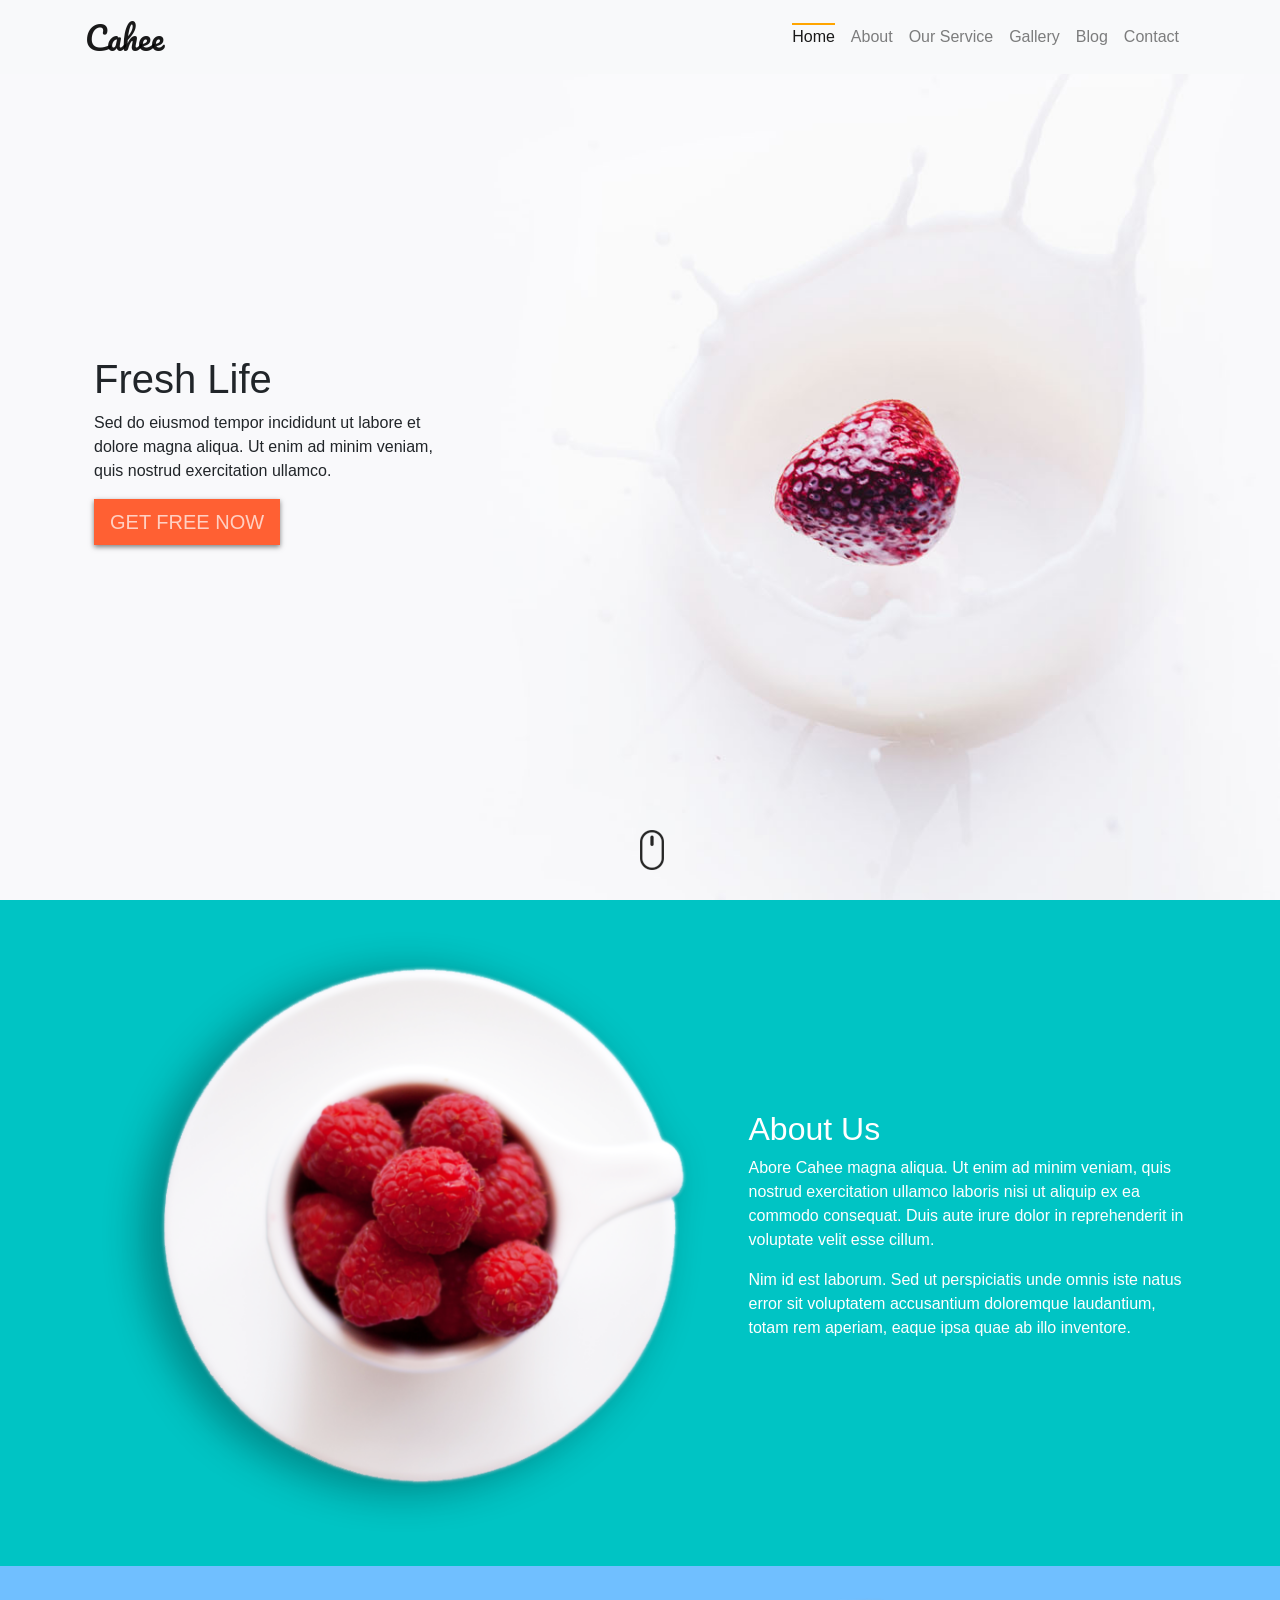
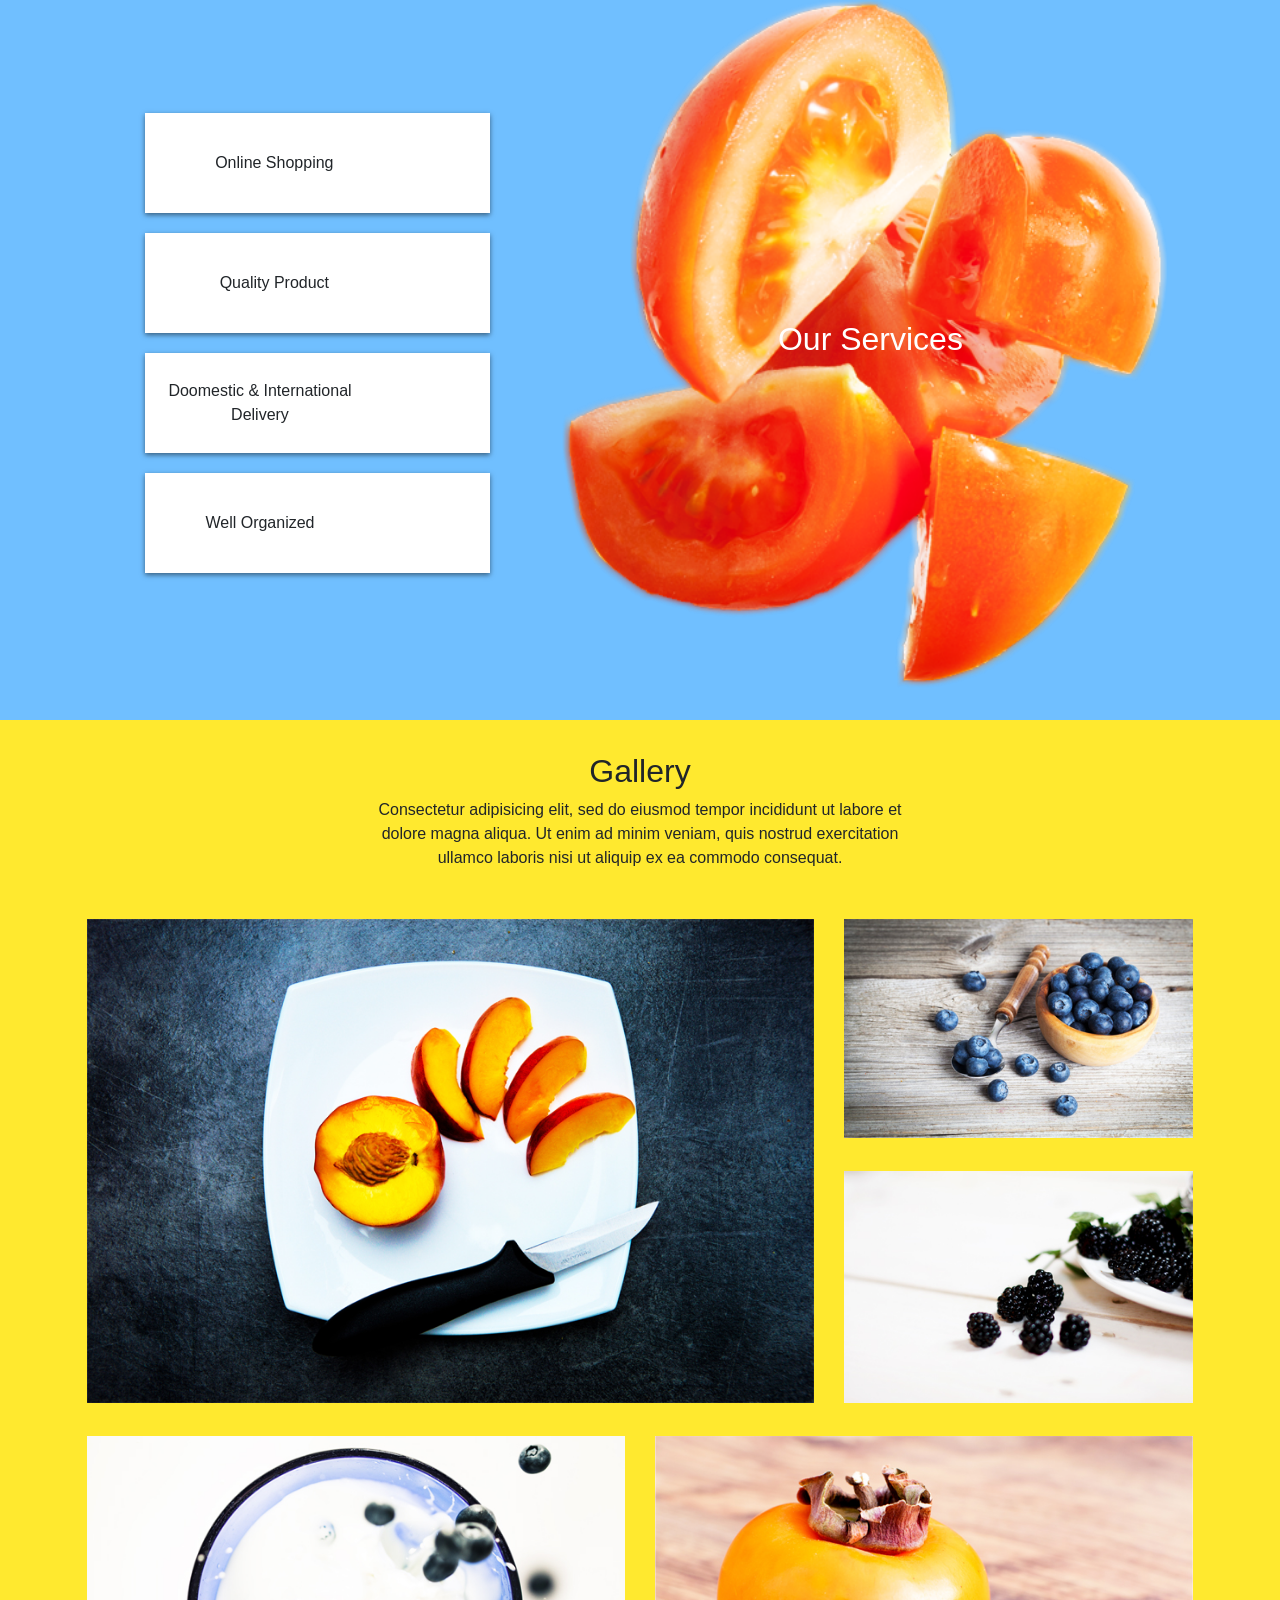
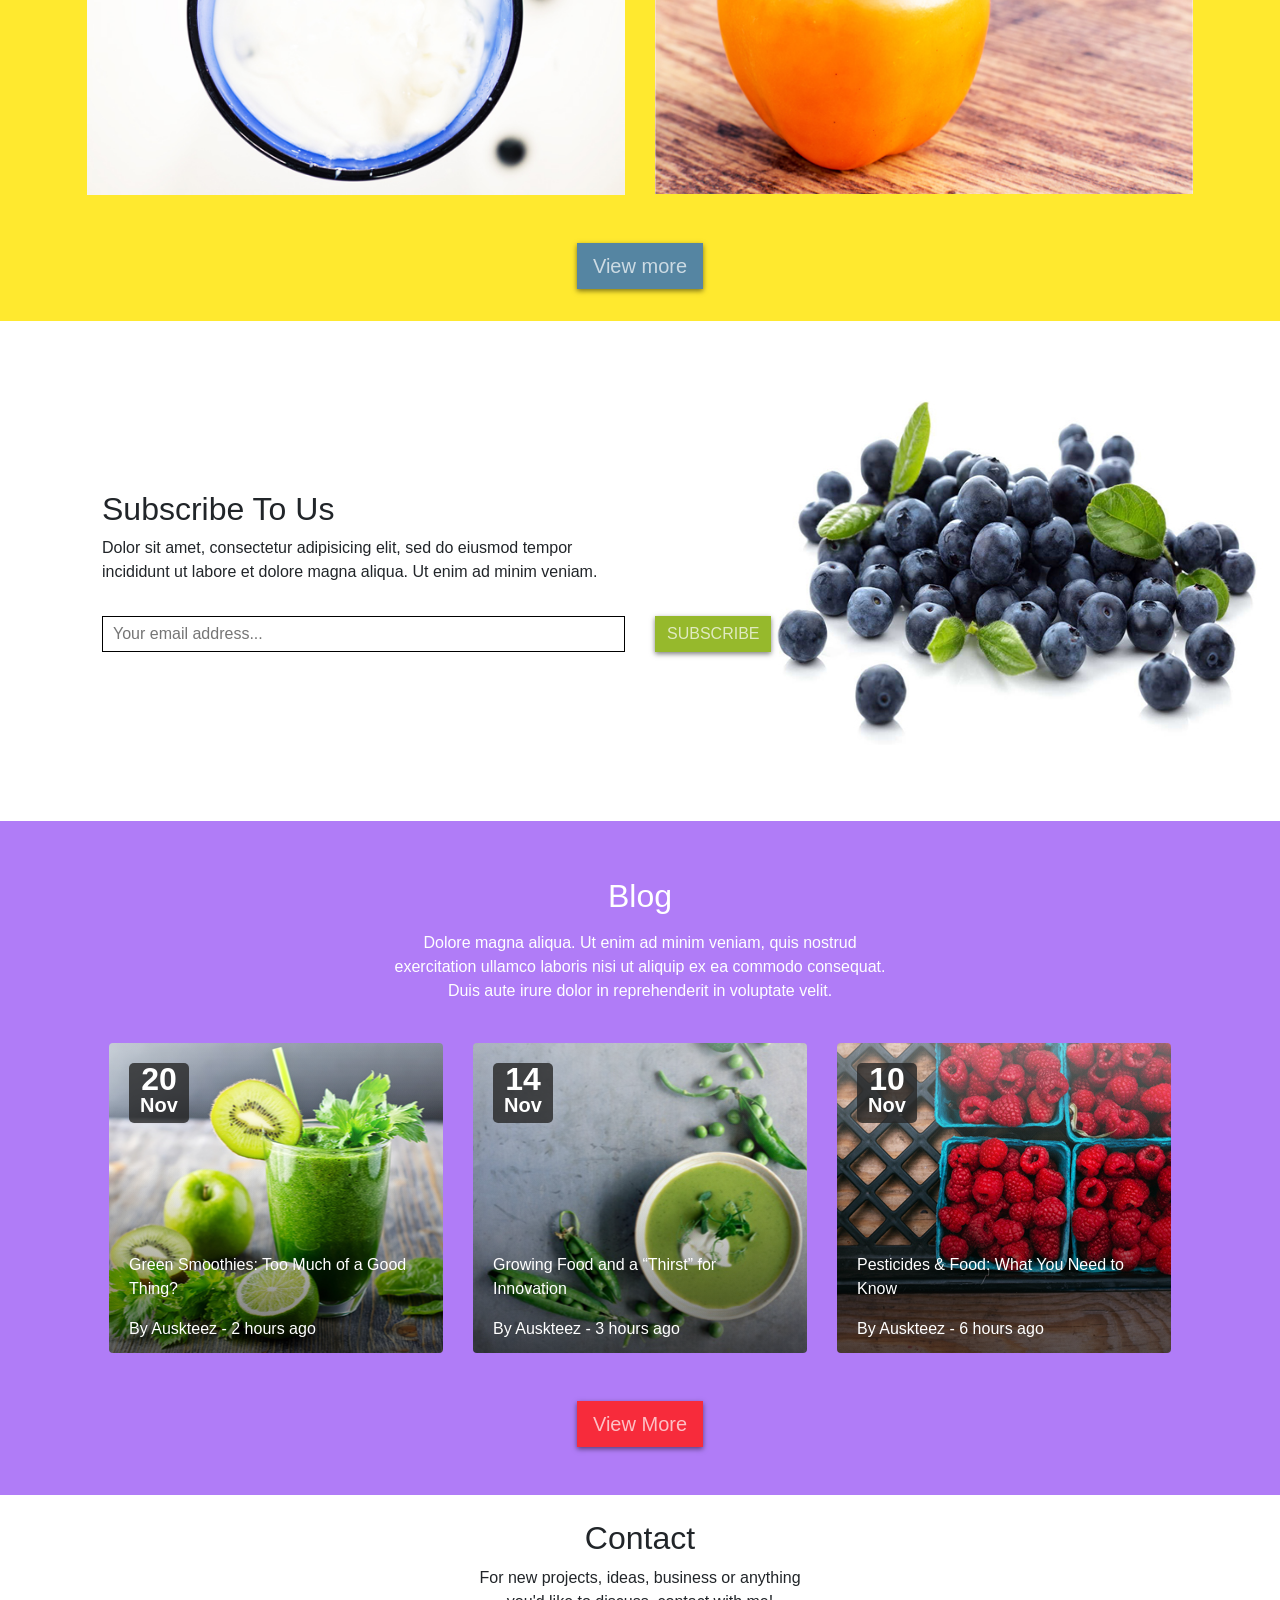
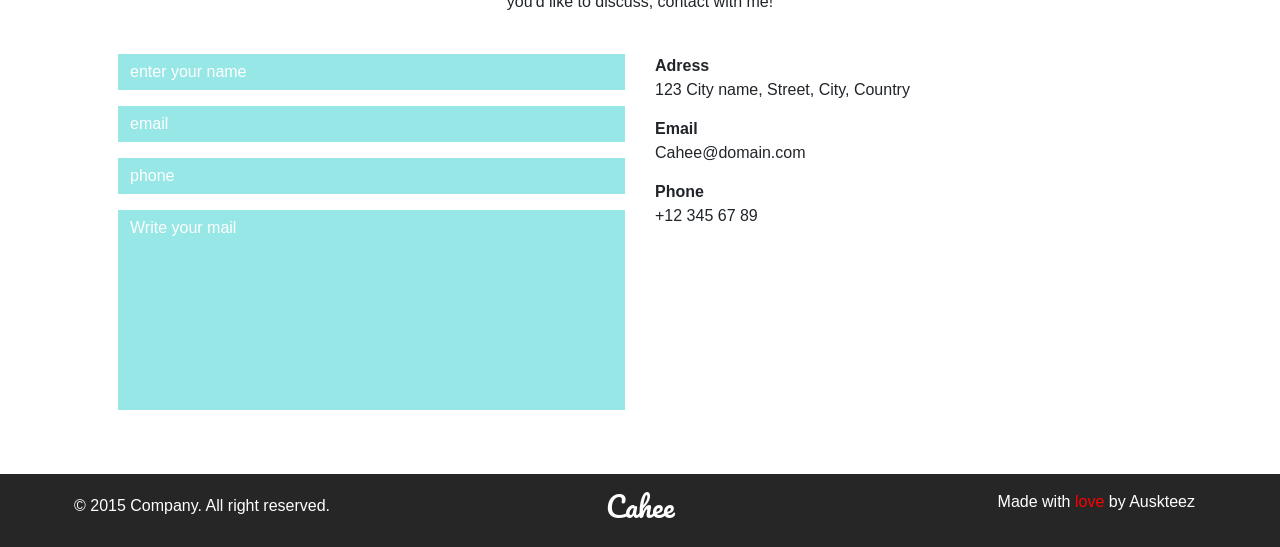
==== commit 2540d78e: "Btn update" ====
--- a/Index.html
+++ b/Index.html
@@ -43,11 +43,11 @@
                 <div class="col-sm-12 col-md-5">
                     <h1>Fresh Life</h1>
                     <p>Sed do eiusmod tempor incididunt ut labore et dolore magna aliqua. Ut enim ad minim veniam, quis nostrud exercitation ullamco.</p>
-                    <a class="btn btn-warning btn-lg" href="#">GET FREE NOW</a>
-                </div>
-                
-                    <img src="css/img/scroll.png" class="mouse d-none d-md-block">
-                
+                    <a class="btn btn--home btn-lg" href="#">GET FREE NOW</a>
+                </div>
+
+                <img src="css/img/scroll.png" class="mouse d-none d-md-block">
+
             </div>
         </div>
     </section>
@@ -140,34 +140,37 @@
                 <div class="row">
                     <div class="col-sm-12 col-lg-8 text-center leftSR">
 
-                        <img src="css/img/gal1.jpg" class="img-fluid ">
-
+                        <div class="bg">
+                            <img src="css/img/gal1.jpg" class="img-fluid ">
+                        </div>
 
 
                     </div>
                     <div class="col-sm-12 col-lg-4 text-center rightSR">
 
-                        <img src="css/img/gal2.jpg" class="img-fluid">
-
-                        <img src="css/img/gal3.jpg" class="img-fluid">
-
+                        <div class="bg">
+                            <img src="css/img/gal2.jpg" class="img-fluid">
+                        </div>
+                        <div class="bg">
+                            <img src="css/img/gal3.jpg" class="img-fluid">
+                        </div>
                     </div>
                 </div>
                 <div class="row">
                     <div class="col-sm-12 col-lg-6 text-center leftSR">
-
-                        <img src="css/img/gal4.jpg" class="img-fluid ">
-
+                        <div class="bg">
+                            <img src="css/img/gal4.jpg" class="img-fluid ">
+                        </div>
 
 
                     </div>
                     <div class="col-sm-12 col-lg-6 text-center rightSR">
-
-                        <img src="css/img/gal5.jpg" class="img-fluid ">
-
-                    </div>
-                </div>
-                <div class="row mx-auto"><a class="btn btn-warning btn-lg mt-5">View more</a></div>
+                        <div class="bg">
+                            <img src="css/img/gal5.jpg" class="img-fluid ">
+                        </div>
+                    </div>
+                </div>
+                <div class="row mx-auto"><a href="#" class="btn btn--gallery btn-lg mt-5">View more</a></div>
             </div>
         </div>
     </section>
@@ -186,7 +189,7 @@
                         <input class="w-100 input-text form-control-sub" type="text" placeholder="Your email address..." required="">
                     </div>
                     <div class="col-sm-12 col-md-6 ">
-                        <input class="btn btn-success" type="submit" value="SUBSCRIBE">
+                        <input class="btn btn--sub" type="submit" value="SUBSCRIBE">
                     </div>
                 </div>
             </form>
@@ -212,7 +215,7 @@
                         </div>
                     </div>
 
-                    <div class="card card-img2">
+                    <div class="card card-img2 ">
 
                         <div class="card-img-overlay">
                             <p class="card-title"><span class="number">14</span> Nov</p>
@@ -237,7 +240,7 @@
                 </div>
                 <div class="row p-4 mx-auto">
 
-                    <a class="btn btn-warning btn-lg mt-4" href="#">View More</a>
+                    <a class="btn btn--blog btn-lg mt-4" href="#">View More</a>
 
                 </div>
             </div>
@@ -273,7 +276,7 @@
                         </div>
                         <div class="form-group">
 
-                            <textarea class="form-control" name="text email" id="temail" placeholder="Write your mail"></textarea>
+                            <textarea class="textarea form-control" name="text email" id="temail" placeholder="Write your mail"></textarea>
                         </div>
                     </form>
                 </div>
@@ -348,6 +351,7 @@
             distance: '50px',
             mobile: false
         });
+
     </script>
 
 </body>
--- a/css/style.css
+++ b/css/style.css
@@ -18,6 +18,31 @@
   border-top: 2px solid orange;
   margin-top: -2px; }
 
+.btn {
+  color: rgba(255, 255, 255, 0.7);
+  -webkit-box-shadow: 0 2px 5px rgba(0, 0, 0, 0.5);
+  -moz-box-shadow: 0 2px 5px rgba(0, 0, 0, 0.5);
+  box-shadow: 0 2px 5px rgba(0, 0, 0, 0.5);
+  border-radius: 0;
+  border: none;
+  transition: 1s ease-in-out; }
+  .btn:hover {
+    background-color: #ffaa00;
+    color: rgba(255, 255, 255, 0.7);
+    transform: rotate(5deg) scale(1.1); }
+
+.btn--home {
+  background-color: #ff6033; }
+
+.btn--gallery {
+  background-color: #5585a2; }
+
+.btn--sub {
+  background-color: #96b92c; }
+
+.btn--blog {
+  background-color: #f72b3b; }
+
 .mouse {
   position: absolute;
   left: 50%;
@@ -34,7 +59,7 @@
 .Cahee {
   font-family: Pacifico; }
 
-h2 {
+.h2 {
   font-family: Raleway;
   font-size: 4rem;
   font-weight: 800; }
@@ -76,13 +101,6 @@
       background-color: #fff;
       box-shadow: 0 2px 5px rgba(0, 0, 0, 0.5); }
 
-@keyframes iconani {
-  0% {
-    transform: translate(40px, 0); }
-  100% {
-    transform: translate(0, 0);
-    opacity: 1; } }
-
 .iconserv {
   min-height: 100%;
   border-left: 1px solid gray; }
@@ -140,6 +158,12 @@
   background: url("../css/img/blog3.jpg") no-repeat center, linear-gradient(to top, rgba(0, 0, 0, 0.6), rgba(255, 255, 255, 0.4));
   background-blend-mode: overlay;
   background-size: auto; }
+
+.card {
+  transition: 1s; }
+  .card:hover {
+    filter: opacity(50%);
+    transition: 1s; }
 
 .blog {
   background-color: #b07cf7; }
@@ -182,11 +206,20 @@
 .love {
   color: red; }
 
-textarea {
+.textarea {
   height: 200px; }
 
+.gallery .bg {
+  margin: 33px 0 0 0;
+  background-color: black;
+  overflow: hidden; }
+
 .gallery img {
-  margin: 33px 0 0 0; }
+  transition: 1s; }
+  .gallery img:hover {
+    filter: opacity(50%);
+    transition: 1s;
+    transform: scale(1.1); }
 
 @media only screen and (min-width: 960px) {
   .ourservice li div:nth-child(2) {
@@ -194,6 +227,13 @@
   .ourservice li:hover div:nth-child(2) {
     animation: iconani 2s 1;
     animation-fill-mode: forwards; } }
+
+@keyframes iconani {
+  0% {
+    transform: translate(40px, 0); }
+  100% {
+    transform: translate(0, 0);
+    opacity: 1; } }
 
 @media only screen and (max-width: 600px) {
   .subscribe {
@@ -218,4 +258,4 @@
       width: 100%;
       height: 80px; } }
 
-/*# sourceMappingURL=[data-uri] */
+/*# sourceMappingURL=[data-uri] */
